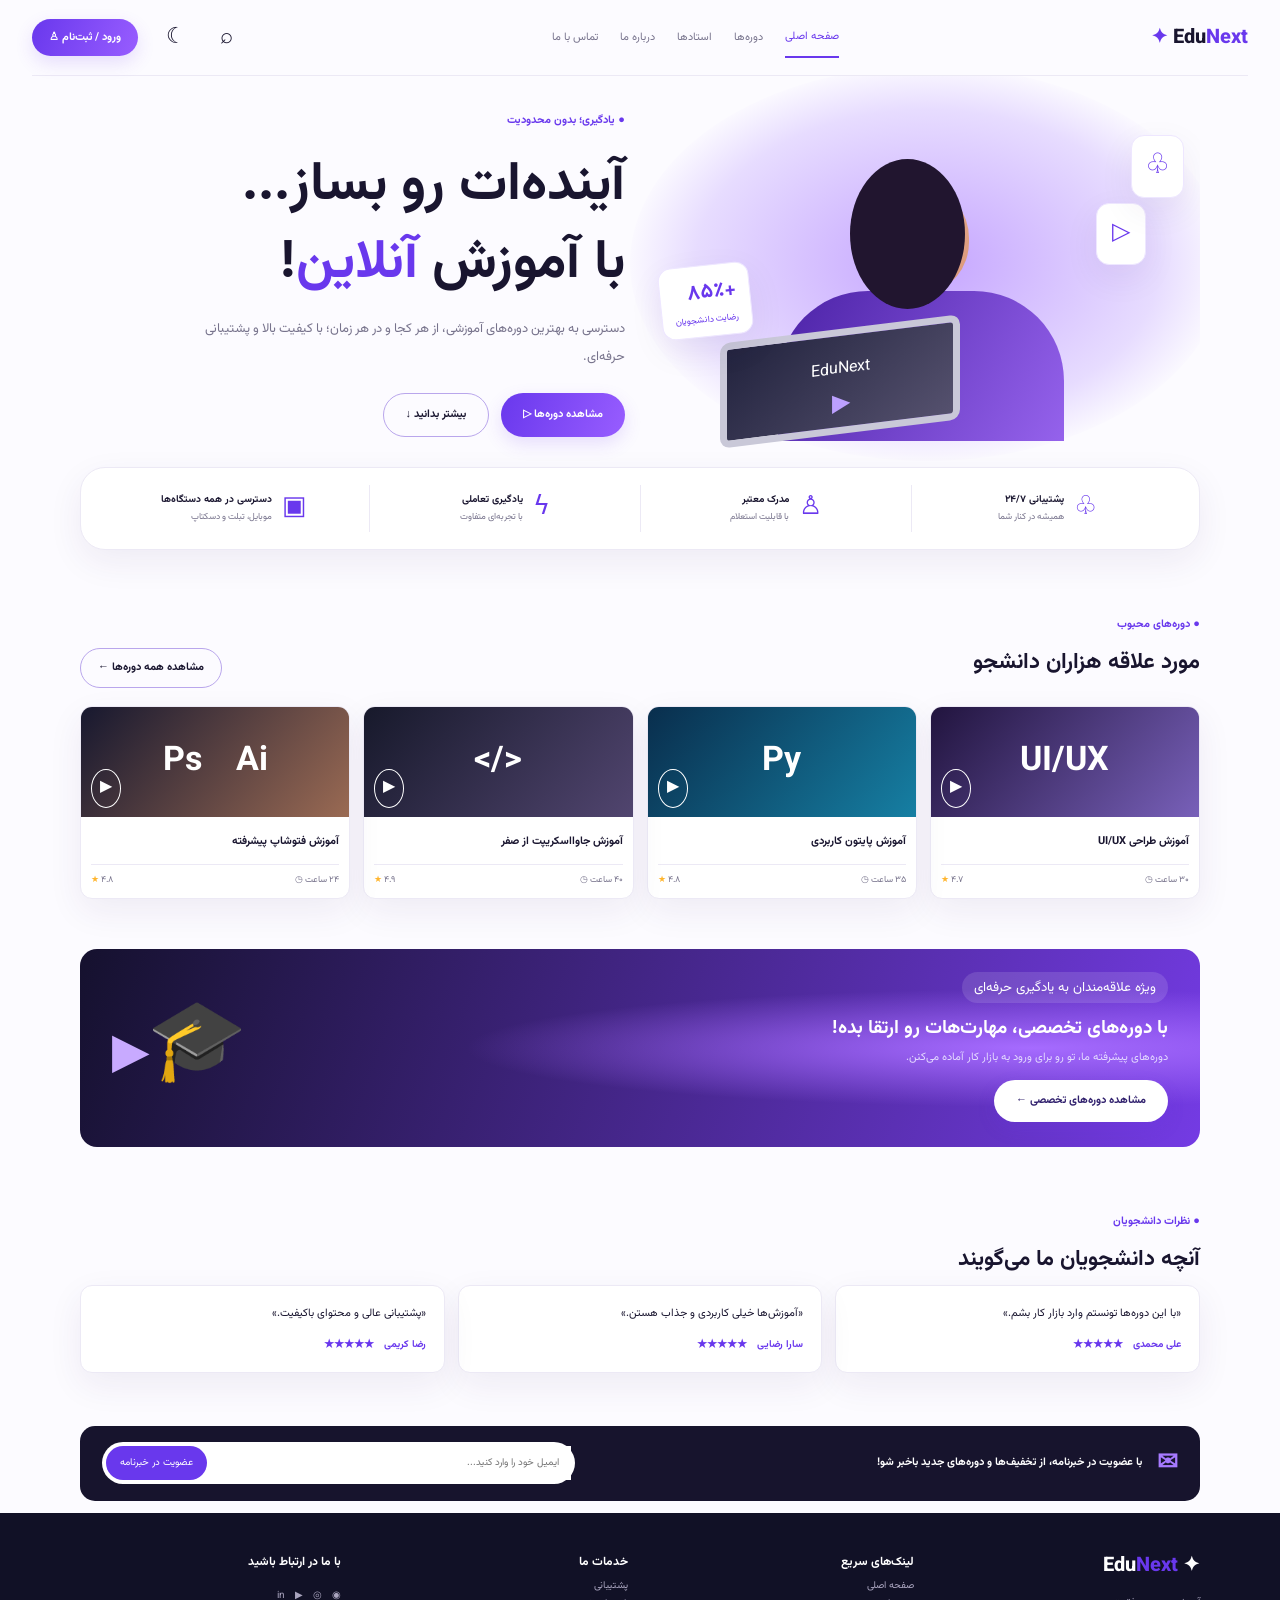
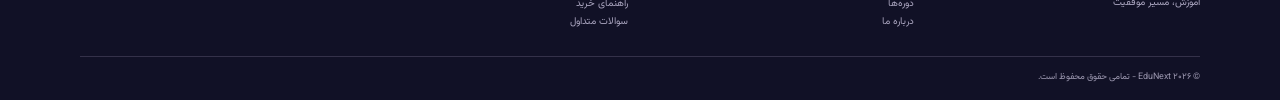
==== index.html @ 9e2955ca "EduNext: dark mode and scroll reveal" ====
<!doctype html>
<html lang="fa" dir="rtl">

<head>
    <meta charset="UTF-8">
    <meta name="viewport" content="width=device-width,initial-scale=1">
    <title>EduNext | آینده‌ات رو بساز</title>
    <link rel="stylesheet" href="css/styles.css">
    <script src="js/app.js" defer></script>
</head>

<body>
    <header class="header">
        <a class="logo" href="index.html"><b>✦</b> Edu<span>Next</span></a>
        <nav><a class="active" href="index.html">صفحه اصلی</a><a href="courses.html">دوره‌ها</a><a
                href="about.html">استادها</a><a href="about.html">درباره ما</a><a href="about.html">تماس با ما</a></nav>
        <div class="tools"><button class="icon" aria-label="جست‌وجو">⌕</button><button class="icon" data-theme-toggle
                aria-label="تغییر حالت شب و روز">☾</button><a class="btn small" href="auth.html">ورود / ثبت‌نام ♙</a>
        </div>
    </header>
    <main>
        <section class="hero wrap">
            <div class="art" aria-label="تصویرسازی دانشجو در حال یادگیری">
                <div class="blob"></div>
                <div class="person">
                    <div class="hair"></div>
                    <div class="face"></div>
                    <div class="hoodie"></div>
                    <div class="laptop">EduNext<br><b>▶</b></div>
                </div>
                <div class="chip rating"><b>+۸۵٪</b><small>رضایت دانشجویان</small></div>
                <div class="chip play">▷</div>
                <div class="chip cap">♧</div>
            </div>
            <div class="hero-copy" data-reveal><label>● یادگیری؛ بدون محدودیت</label>
                <h1>آینده‌ات رو بساز...<br>با آموزش <em>آنلاین</em>!</h1>
                <p>دسترسی به بهترین دوره‌های آموزشی، از هر کجا و در هر زمان؛ با کیفیت بالا و پشتیبانی حرفه‌ای.</p>
                <div class="actions"><a class="btn" href="courses.html">مشاهده دوره‌ها ▷</a><a class="btn outline"
                        href="about.html">بیشتر بدانید ↓</a></div>
            </div>
        </section>
        <section class="benefits wrap">
            <article><i>♧</i>
                <div><b>پشتیبانی ۲۴/۷</b><small>همیشه در کنار شما</small></div>
            </article>
            <article><i>♙</i>
                <div><b>مدرک معتبر</b><small>با قابلیت استعلام</small></div>
            </article>
            <article><i>ϟ</i>
                <div><b>یادگیری تعاملی</b><small>با تجربه‌ای متفاوت</small></div>
            </article>
            <article><i>▣</i>
                <div><b>دسترسی در همه دستگاه‌ها</b><small>موبایل، تبلت و دسکتاپ</small></div>
            </article>
        </section>
        <section class="courses wrap" data-reveal>
            <div class="heading">
                <div><label>● دوره‌های محبوب</label>
                    <h2>مورد علاقه هزاران دانشجو</h2>
                </div><a class="btn outline small" href="courses.html">مشاهده همه دوره‌ها ←</a>
            </div>
            <div class="grid">
                <a class="course" href="courses.html">
                    <div class="cover ux"><strong>UI/UX</strong><span>▶</span></div>
                    <div class="info"><b>آموزش طراحی UI/UX</b><small>۳۰ ساعت ◷ <span>۴.۷ <i>★</i></span></small></div>
                </a>
                <a class="course" href="courses.html">
                    <div class="cover py"><strong>Py</strong><span>▶</span></div>
                    <div class="info"><b>آموزش پایتون کاربردی</b><small>۳۵ ساعت ◷ <span>۴.۸ <i>★</i></span></small>
                    </div>
                </a>
                <a class="course" href="courses.html">
                    <div class="cover js"><strong>&lt;/&gt;</strong><span>▶</span></div>
                    <div class="info"><b>آموزش جاوااسکریپت از صفر</b><small>۴۰ ساعت ◷ <span>۴.۹ <i>★</i></span></small>
                    </div>
                </a>
                <a class="course" href="courses.html">
                    <div class="cover design"><strong>Ps　Ai</strong><span>▶</span></div>
                    <div class="info"><b>آموزش فتوشاپ پیشرفته</b><small>۲۴ ساعت ◷ <span>۴.۸ <i>★</i></span></small>
                    </div>
                </a>
            </div>
        </section>
        <section class="promo wrap" data-reveal>
            <div><small>ویژه علاقه‌مندان به یادگیری حرفه‌ای</small>
                <h2>با دوره‌های تخصصی، مهارت‌هات رو ارتقا بده!</h2>
                <p>دوره‌های پیشرفته ما، تو رو برای ورود به بازار کار آماده می‌کنن.</p><a class="btn white"
                    href="courses.html">مشاهده دوره‌های تخصصی ←</a>
            </div>
            <div class="promo-art">🎓<b>▶</b></div>
        </section>
        <section class="reviews wrap" data-reveal><label>● نظرات دانشجویان</label>
            <h2>آنچه دانشجویان ما می‌گویند</h2>
            <div class="review-grid">
                <article>«با این دوره‌ها تونستم وارد بازار کار بشم.»<b>علی محمدی　★★★★★</b></article>
                <article>«آموزش‌ها خیلی کاربردی و جذاب هستن.»<b>سارا رضایی　★★★★★</b></article>
                <article>«پشتیبانی عالی و محتوای باکیفیت.»<b>رضا کریمی　★★★★★</b></article>
            </div>
        </section>
        <section class="newsletter wrap"><b>✉</b><strong>با عضویت در خبرنامه، از تخفیف‌ها و دوره‌های جدید باخبر
                شو!</strong>
            <form><input type="email" placeholder="ایمیل خود را وارد کنید..."><button>عضویت در خبرنامه</button></form>
        </section>
    </main>
    <footer>
        <div class="footer wrap">
            <div><a class="logo" href="index.html">✦ Edu<span>Next</span></a>
                <p>آموزش، مسیر موفقیت</p>
            </div>
            <div><b>لینک‌های سریع</b><a href="index.html">صفحه اصلی</a><a href="courses.html">دوره‌ها</a><a
                    href="about.html">درباره ما</a></div>
            <div><b>خدمات ما</b><a href="about.html">پشتیبانی</a><a href="about.html">راهنمای خرید</a><a
                    href="about.html">سوالات متداول</a></div>
            <div><b>با ما در ارتباط باشید</b>
                <p>◉　◎　▶　in</p>
            </div><small>© ۲۰۲۶ EduNext - تمامی حقوق محفوظ است.</small>
        </div>
    </footer>
</body>
</html>
---- css/styles.css ----
@import url('https://fonts.googleapis.com/css2?family=Vazirmatn:wght@400;500;600;700;800&display=swap');

:root {
    --bg: #fcfbff;
    --surface: #fff;
    --ink: #19152f;
    --muted: #77738c;
    --line: #ece9f5;
    --purple: #6938ed;
    --pale: #f0eaff;
    --footer: #111126;
    --shadow: 0 12px 35px #34206412
}

* {
    box-sizing: border-box
}

body {
    margin: 0;
    background: var(--bg);
    color: var(--ink);
    font-family: Vazirmatn, Tahoma, sans-serif;
    line-height: 1.8
}

a {
    text-decoration: none;
    color: inherit
}

button,
input {
    font: inherit
}

.wrap {
    width: min(1120px, calc(100% - 64px));
    margin: auto
}

.header {
    width: min(1280px, calc(100% - 64px));
    min-height: 76px;
    margin: auto;
    display: flex;
    align-items: center;
    justify-content: space-between;
    gap: 20px;
    border-bottom: 1px solid var(--line)
}

.logo {
    direction: ltr;
    font-size: 20px;
    font-weight: 800
}

.logo b {
    color: var(--purple)
}

.logo span {
    color: var(--purple)
}

nav,
.tools {
    display: flex;
    align-items: center;
    gap: 22px
}

nav a {
    font-size: 11px;
    color: var(--muted);
    padding: 10px 0
}

nav a:hover,
nav a.active {
    color: var(--purple);
    border-bottom: 2px solid var(--purple)
}

.icon {
    border: 0;
    background: none;
    color: var(--ink);
    font-size: 22px;
    cursor: pointer
}

.btn {
    display: inline-flex;
    align-items: center;
    justify-content: center;
    gap: 8px;
    padding: 11px 22px;
    border-radius: 30px;
    background: linear-gradient(110deg, #6938ed, #985dff);
    color: white;
    font-size: 11px;
    font-weight: 700;
    box-shadow: 0 7px 18px #6938ed26
}

.btn.small {
    padding: 9px 17px
}

.btn.outline {
    background: transparent;
    border: 1px solid #b9a6ec;
    color: var(--ink);
    box-shadow: none
}

.hero {
    min-height: 370px;
    display: grid;
    grid-template-columns: 1fr 1fr;
    align-items: center;
    gap: 30px;
    overflow: hidden
}

.hero-copy {
    padding: 30px 0
}

.hero-copy label,
.courses label,
.reviews>label {
    color: var(--purple);
    font-size: 11px;
    font-weight: 700
}

.hero h1 {
    font-size: clamp(36px, 4.5vw, 54px);
    line-height: 1.45;
    margin: 12px 0
}

.hero h1 em {
    font-style: normal;
    color: var(--purple)
}

.hero-copy p {
    max-width: 450px;
    color: var(--muted);
    font-size: 13px;
    line-height: 2.1
}

.actions {
    display: flex;
    gap: 12px;
    margin-top: 22px
}

.art {
    height: 340px;
    position: relative;
    isolation: isolate
}

.blob {
    position: absolute;
    inset: -35px -25px -20px;
    background: radial-gradient(ellipse, #c5a5ff 0, #e7dcff 55%, transparent 72%);
    border-radius: 50%
}

.person {
    position: absolute;
    bottom: 0;
    left: 12%;
    width: 70%;
    height: 285px
}

.hair {
    position: absolute;
    z-index: 3;
    top: 3px;
    left: 34%;
    width: 115px;
    height: 150px;
    border-radius: 55%;
    background: #21152f
}

.face {
    position: absolute;
    z-index: 2;
    top: 34px;
    left: 43%;
    width: 85px;
    height: 100px;
    border-radius: 48%;
    background: linear-gradient(120deg, #f4c5a5, #d99578)
}

.hoodie {
    position: absolute;
    bottom: 0;
    left: 15%;
    width: 75%;
    height: 150px;
    border-radius: 90px 90px 0 0;
    background: linear-gradient(120deg, #4b22a6, #9562ec)
}

.laptop {
    position: absolute;
    z-index: 4;
    bottom: 7px;
    left: 0;
    width: 63%;
    height: 105px;
    border: 7px solid #c9c8d8;
    border-radius: 10px;
    background: linear-gradient(140deg, #22233e, #55516e);
    color: white;
    text-align: center;
    padding-top: 20px;
    transform: skewY(-7deg)
}

.laptop b {
    color: #bca0ff;
    font-size: 22px
}

.chip {
    position: absolute;
    z-index: 5;
    background: white;
    border: 1px solid #eee7ff;
    border-radius: 13px;
    box-shadow: var(--shadow);
    color: var(--purple)
}

.rating {
    left: 1%;
    top: 48%;
    padding: 8px 13px;
    display: grid;
    transform: rotate(-6deg)
}

.rating b {
    font-size: 21px
}

.rating small {
    font-size: 9px
}

.play {
    right: 10%;
    top: 30%;
    padding: 8px 15px;
    font-size: 24px
}

.cap {
    right: 3%;
    top: 10%;
    padding: 5px 13px;
    font-size: 28px
}

.benefits {
    display: grid;
    grid-template-columns: repeat(4, 1fr);
    padding: 17px;
    border: 1px solid var(--line);
    border-radius: 25px;
    background: var(--surface);
    box-shadow: var(--shadow)
}

.benefits article {
    display: flex;
    align-items: center;
    justify-content: center;
    gap: 10px;
    border-left: 1px solid var(--line)
}

.benefits article:last-child {
    border: 0
}

.benefits i {
    font-style: normal;
    color: var(--purple);
    font-size: 26px
}

.benefits b,
.benefits small {
    display: block
}

.benefits b {
    font-size: 10px
}

.benefits small {
    font-size: 9px;
    color: var(--muted)
}

.courses,
.reviews {
    padding-block: 60px 25px
}

.heading {
    display: flex;
    align-items: end;
    justify-content: space-between;
    margin-bottom: 18px
}

.heading h2,
.reviews h2 {
    font-size: 22px;
    margin: 5px 0
}

.grid {
    display: grid;
    grid-template-columns: repeat(4, 1fr);
    gap: 13px
}

.course {
    border: 1px solid var(--line);
    border-radius: 12px;
    overflow: hidden;
    background: var(--surface);
    box-shadow: var(--shadow);
    transition: .25s
}

.course:hover {
    transform: translateY(-5px)
}

.cover {
    height: 110px;
    display: grid;
    place-items: center;
    position: relative;
    color: white
}

.cover strong {
    font-size: 34px;
    z-index: 1
}

.cover span {
    position: absolute;
    bottom: 9px;
    left: 10px;
    border: 1px solid white;
    border-radius: 50%;
    padding: 4px 8px
}

.ux {
    background: linear-gradient(130deg, #21143e, #7860b9)
}

.py {
    background: linear-gradient(130deg, #092e4d, #167fa3)
}

.js {
    background: linear-gradient(130deg, #17192b, #51456f)
}

.design {
    background: linear-gradient(130deg, #17182f, #9a6a53)
}

.info {
    padding: 10px
}

.info b {
    font-size: 11px
}

.info small {
    display: flex;
    justify-content: space-between;
    margin-top: 8px;
    padding-top: 7px;
    border-top: 1px solid var(--line);
    font-size: 9px;
    color: var(--muted)
}

.info i {
    font-style: normal;
    color: #ffb52e
}

.promo {
    margin-top: 25px;
    padding: 25px 32px;
    display: flex;
    justify-content: space-between;
    align-items: center;
    border-radius: 17px;
    background: radial-gradient(ellipse at 85%, #a66bff, transparent 42%), linear-gradient(110deg, #15112e, #743be4);
    color: white
}

.promo small {
    padding: 5px 12px;
    border-radius: 20px;
    background: #ffffff20
}

.promo h2 {
    font-size: 19px;
    margin: 9px 0 2px
}

.promo p {
    font-size: 11px;
    color: #e5dcff;
    margin: 0 0 12px
}

.white {
    background: white;
    color: #30206d
}

.promo-art {
    font-size: 80px
}

.promo-art b {
    font-size: 45px;
    color: #c8aaff
}

.review-grid {
    display: grid;
    grid-template-columns: repeat(3, 1fr);
    gap: 13px
}

.review-grid article {
    padding: 18px;
    border: 1px solid var(--line);
    border-radius: 12px;
    background: var(--surface);
    font-size: 11px;
    box-shadow: var(--shadow)
}

.review-grid b {
    display: block;
    margin-top: 12px;
    color: var(--purple);
    font-size: 10px
}

.newsletter {
    display: flex;
    align-items: center;
    gap: 15px;
    margin-block: 28px 12px;
    padding: 15px 22px;
    border-radius: 15px;
    background: #17142d;
    color: white
}

.newsletter>b {
    font-size: 25px;
    color: #a77aff
}

.newsletter strong {
    flex: 1;
    font-size: 11px
}

.newsletter form {
    display: flex;
    width: 44%;
    padding: 4px;
    border-radius: 30px;
    background: white
}

.newsletter input {
    width: 100%;
    min-width: 0;
    border: 0;
    outline: 0;
    padding: 7px 12px;
    font-size: 10px
}

.newsletter button {
    border: 0;
    border-radius: 25px;
    padding: 8px 14px;
    background: var(--purple);
    color: white;
    font-size: 10px;
    white-space: nowrap
}

footer {
    background: var(--footer);
    color: white
}

.footer {
    display: grid;
    grid-template-columns: repeat(4, 1fr);
    gap: 25px;
    padding-block: 35px 15px
}

.footer p,
.footer a:not(.logo) {
    display: block;
    color: #aaa5bf;
    font-size: 10px
}

.footer b {
    font-size: 12px
}

.footer>small {
    grid-column: 1/-1;
    border-top: 1px solid #343149;
    padding-top: 12px;
    color: #9b97af;
    font-size: 9px
}

.inner-page {
    min-height: 60vh;
    padding-block: 100px
}

.inner-page h1 {
    font-size: 45px
}

.inner-page p {
    color: var(--muted)
}

/* این افکت بعد از اینکه خودت JavaScript آن را بنویسی فعال می‌شود. */
.reveal-ready [data-reveal] {
    opacity: 0;
    transform: translateY(28px);
    transition: opacity .7s, transform .7s
}

.reveal-ready [data-reveal].is-visible {
    opacity: 1;
    transform: translateY(0)
}

/* حالت شب */
body.dark {
    --bg: #0f0d1f;
    --surface: #1a1730;
    --ink: #f3f0ff;
    --muted: #a5a0bf;
    --line: #2b2745;
    --pale: #241f40;
    --footer: #08071a;
    --shadow: 0 12px 35px #00000040
}

body.dark .chip,
body.dark .newsletter form {
    background: var(--surface);
    border-color: var(--line)
}

body.dark .btn.outline {
    border-color: #6e5aa8
}

body.dark .blob {
    opacity: .45
}

body,
.header,
.course,
.review-grid article,
.benefits {
    transition: background-color .3s, color .3s, border-color .3s
}

@media(max-width:850px) {
    .header {
        flex-wrap: wrap;
        padding-block: 12px
    }

    .header nav {
        order: 3;
        width: 100%;
        justify-content: center
    }

    .hero {
        gap: 10px
    }

    .benefits {
        grid-template-columns: repeat(2, 1fr);
        gap: 14px
    }

    .grid {
        grid-template-columns: repeat(2, 1fr)
    }

    .review-grid {
        grid-template-columns: 1fr
    }
}

@media(max-width:580px) {

    .wrap,
    .header {
        width: calc(100% - 32px)
    }

    .header nav {
        gap: 12px;
        overflow: auto;
        justify-content: flex-start
    }

    .header nav a {
        white-space: nowrap;
        font-size: 10px
    }

    .hero {
        grid-template-columns: 1fr;
        padding-top: 20px
    }

    .hero h1 {
        font-size: 38px
    }

    .art {
        height: 270px;
        grid-row: 2
    }

    .benefits {
        padding: 13px 8px
    }

    .benefits article {
        justify-content: flex-start
    }

    .benefits b {
        font-size: 9px
    }

    .heading h2,
    .reviews h2 {
        font-size: 17px
    }

    .grid {
        gap: 8px
    }

    .cover {
        height: 90px
    }

    .info b {
        font-size: 10px
    }

    .promo {
        padding: 20px
    }

    .promo h2 {
        font-size: 15px
    }

    .promo-art {
        font-size: 55px
    }

    .newsletter {
        flex-wrap: wrap
    }

    .newsletter strong {
        flex-basis: 80%
    }

    .newsletter form {
        width: 100%
    }

    .footer {
        grid-template-columns: repeat(2, 1fr)
    }
}
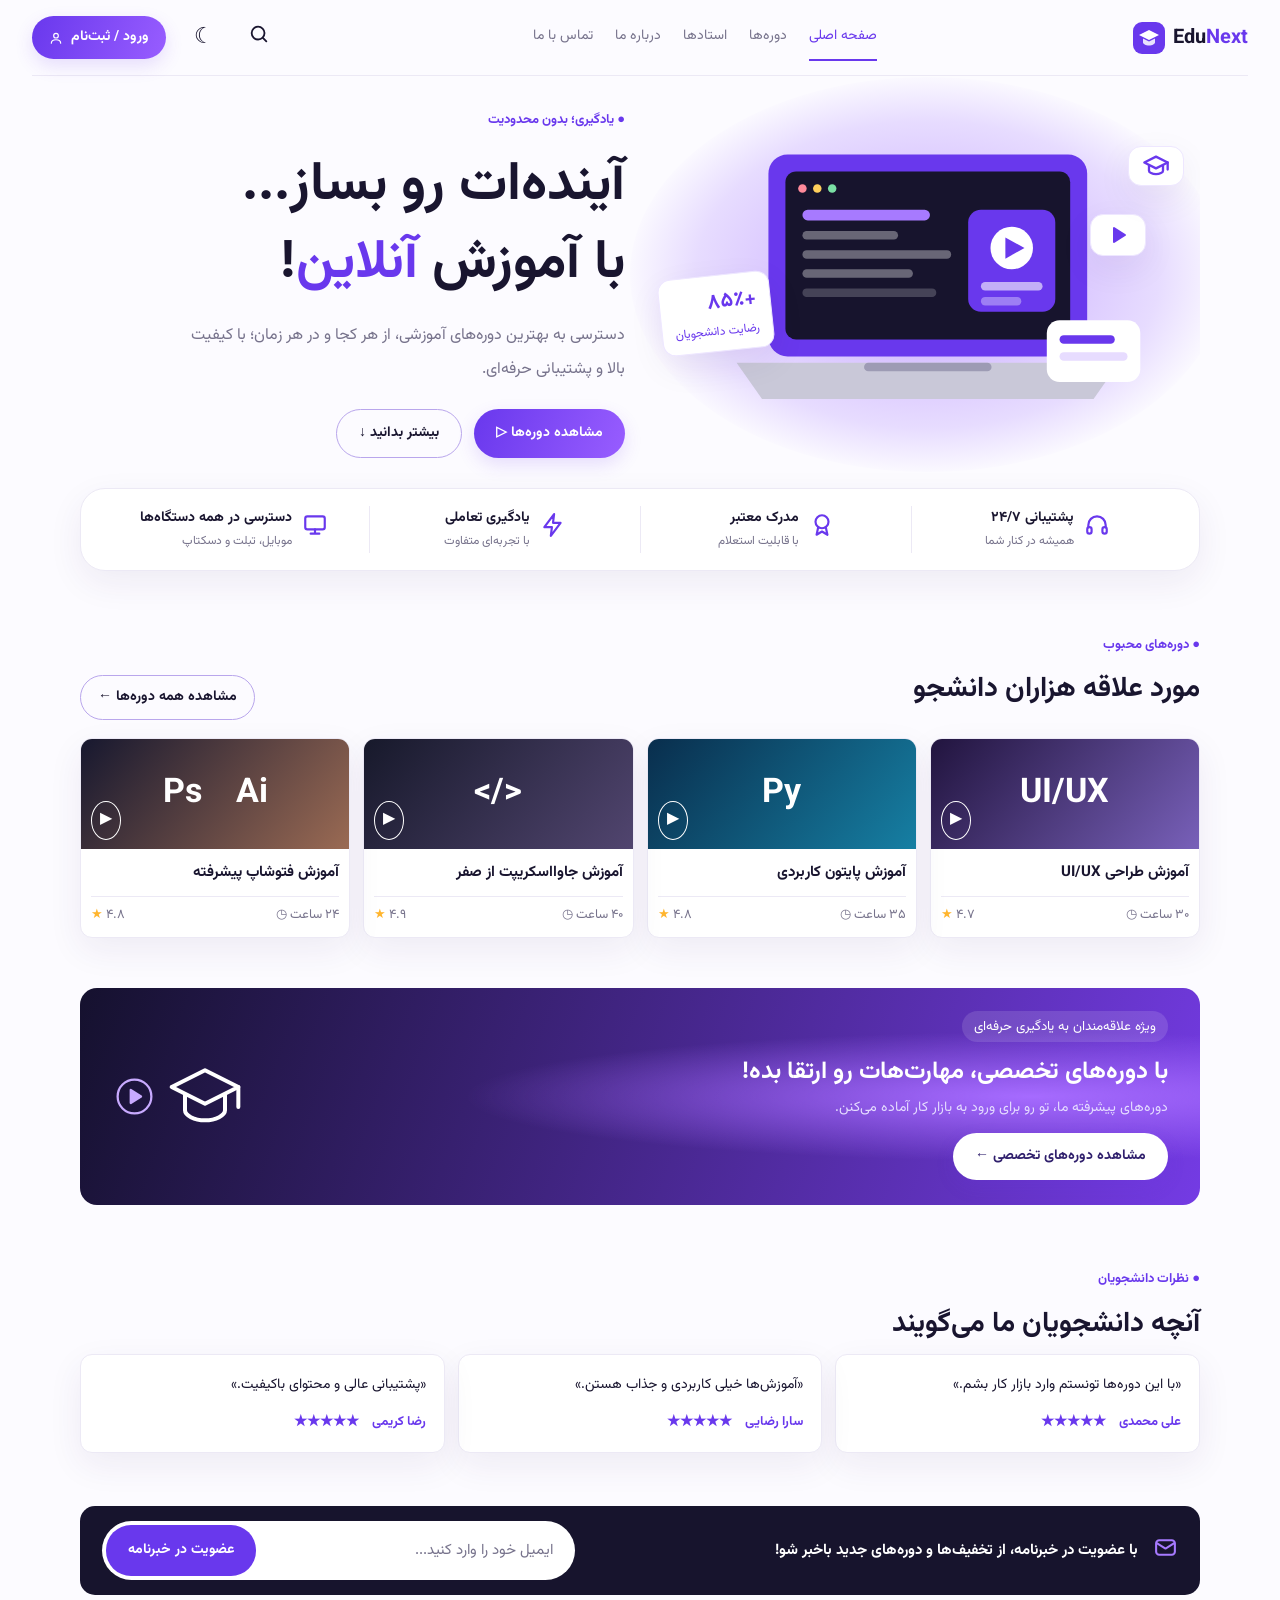
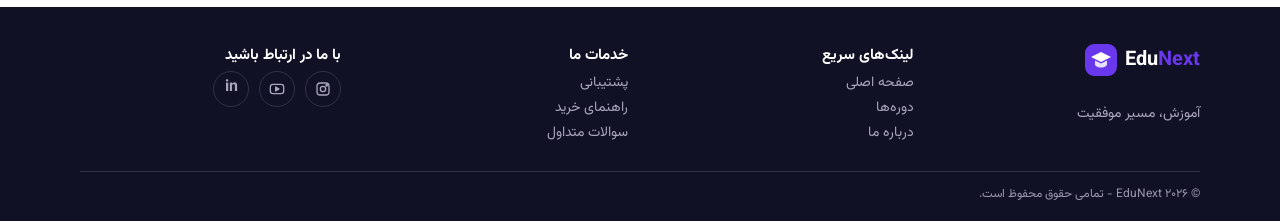
==== commit f1704f5a: "Change of appearance" ====
--- a/index.html
+++ b/index.html
@@ -4,6 +4,7 @@
 <head>
     <meta charset="UTF-8">
     <meta name="viewport" content="width=device-width,initial-scale=1">
+    <link rel="icon" type="image/svg+xml" href="favicon.svg">
     <title>EduNext | آینده‌ات رو بساز</title>
     <link rel="stylesheet" href="css/styles.css">
     <script src="js/app.js" defer></script>
@@ -11,45 +12,58 @@
 
 <body>
     <header class="header">
-        <a class="logo" href="index.html"><b>✦</b> Edu<span>Next</span></a>
-        <nav><a class="active" href="index.html">صفحه اصلی</a><a href="courses.html">دوره‌ها</a><a
+        <a class="logo" href="index.html"><svg class="logo-mark" viewBox="0 0 32 32" width="32" height="32" aria-hidden="true"><rect width="32" height="32" rx="9" fill="#6938ed"/><path d="M16 8 6 13l10 5 10-5-10-5Z" fill="#fff"/><path d="M10 16.5v4c0 1.5 2.7 3 6 3s6-1.5 6-3v-4l-6 3-6-3Z" fill="#fff" opacity=".85"/></svg><strong class="logo-text">Edu<span>Next</span></strong></a>
+        <nav data-nav><a class="active" href="index.html">صفحه اصلی</a><a href="courses.html">دوره‌ها</a><a
                 href="about.html">استادها</a><a href="about.html">درباره ما</a><a href="about.html">تماس با ما</a></nav>
-        <div class="tools"><button class="icon" aria-label="جست‌وجو">⌕</button><button class="icon" data-theme-toggle
-                aria-label="تغییر حالت شب و روز">☾</button><a class="btn small" href="auth.html">ورود / ثبت‌نام ♙</a>
+        <div class="tools"><button class="icon" aria-label="جست‌وجو"><svg class="ico" viewBox="0 0 24 24" aria-hidden="true"><circle cx="11" cy="11" r="7"/><path d="m20 20-3.5-3.5"/></svg></button><button class="icon" data-theme-toggle
+                aria-label="تغییر حالت شب و روز">☾</button><a class="btn small" href="auth.html">ورود / ثبت‌نام <svg class="ico" viewBox="0 0 24 24" aria-hidden="true"><circle cx="12" cy="8" r="4"/><path d="M4 21c0-4 3.6-6 8-6s8 2 8 6"/></svg></a>
+            <button class="icon menu-toggle" data-menu-toggle aria-label="باز و بسته کردن منو"
+                aria-expanded="false">☰</button>
         </div>
     </header>
     <main>
         <section class="hero wrap">
-            <div class="art" aria-label="تصویرسازی دانشجو در حال یادگیری">
+            <div class="art" aria-label="تصویرسازی لپ‌تاپ و دوره‌ی آنلاین">
                 <div class="blob"></div>
-                <div class="person">
-                    <div class="hair"></div>
-                    <div class="face"></div>
-                    <div class="hoodie"></div>
-                    <div class="laptop">EduNext<br><b>▶</b></div>
-                </div>
+                <svg class="hero-svg" viewBox="0 0 420 320" aria-hidden="true">
+                    <rect x="60" y="40" width="300" height="190" rx="18" fill="#6938ed"/>
+                    <rect x="76" y="56" width="268" height="158" rx="10" fill="#17142d"/>
+                    <circle cx="92" cy="72" r="4" fill="#ff8a9b"/><circle cx="106" cy="72" r="4" fill="#ffcf5c"/><circle cx="120" cy="72" r="4" fill="#7be0a5"/>
+                    <rect x="92" y="92" width="120" height="10" rx="5" fill="#a77aff"/>
+                    <rect x="92" y="112" width="90" height="8" rx="4" fill="#fff" opacity=".35"/>
+                    <rect x="92" y="130" width="140" height="8" rx="4" fill="#fff" opacity=".35"/>
+                    <rect x="92" y="148" width="104" height="8" rx="4" fill="#fff" opacity=".35"/>
+                    <rect x="92" y="166" width="126" height="8" rx="4" fill="#fff" opacity=".2"/>
+                    <rect x="248" y="92" width="82" height="96" rx="12" fill="#6938ed"/>
+                    <circle cx="289" cy="128" r="20" fill="#fff"/><path d="M283 118v20l18-10z" fill="#6938ed"/>
+                    <rect x="260" y="160" width="58" height="8" rx="4" fill="#fff" opacity=".6"/>
+                    <rect x="260" y="174" width="38" height="8" rx="4" fill="#fff" opacity=".35"/>
+                    <path d="M30 236h360l-24 34H54z" fill="#c9c8d8"/><rect x="150" y="236" width="120" height="8" rx="4" fill="#9d9bb4"/>
+                    <rect x="322" y="196" width="88" height="58" rx="12" fill="#fff"/>
+                    <rect x="334" y="210" width="52" height="8" rx="4" fill="#6938ed"/><rect x="334" y="226" width="64" height="8" rx="4" fill="#e7dcff"/>
+                </svg>
                 <div class="chip rating"><b>+۸۵٪</b><small>رضایت دانشجویان</small></div>
-                <div class="chip play">▷</div>
-                <div class="chip cap">♧</div>
+                <div class="chip play"><svg class="ico" viewBox="0 0 24 24" aria-hidden="true"><path d="M8 5v14l11-7z" fill="currentColor"/></svg></div>
+                <div class="chip cap"><svg class="ico" viewBox="0 0 24 24" aria-hidden="true"><path d="m2 9 10-5 10 5-10 5L2 9Z"/><path d="M6 11.5V16c0 1.5 2.7 3 6 3s6-1.5 6-3v-4.5"/><path d="M22 9v6"/></svg></div>
             </div>
             <div class="hero-copy" data-reveal><label>● یادگیری؛ بدون محدودیت</label>
                 <h1>آینده‌ات رو بساز...<br>با آموزش <em>آنلاین</em>!</h1>
                 <p>دسترسی به بهترین دوره‌های آموزشی، از هر کجا و در هر زمان؛ با کیفیت بالا و پشتیبانی حرفه‌ای.</p>
                 <div class="actions"><a class="btn" href="courses.html">مشاهده دوره‌ها ▷</a><a class="btn outline"
-                        href="about.html">بیشتر بدانید ↓</a></div>
+                        href="#benefits">بیشتر بدانید ↓</a></div>
             </div>
         </section>
-        <section class="benefits wrap">
-            <article><i>♧</i>
+        <section class="benefits wrap" id="benefits">
+            <article><i><svg class="ico" viewBox="0 0 24 24" aria-hidden="true"><path d="M4 14v-2a8 8 0 0 1 16 0v2"/><rect x="3" y="14" width="4" height="6" rx="2"/><rect x="17" y="14" width="4" height="6" rx="2"/></svg></i>
                 <div><b>پشتیبانی ۲۴/۷</b><small>همیشه در کنار شما</small></div>
             </article>
-            <article><i>♙</i>
+            <article><i><svg class="ico" viewBox="0 0 24 24" aria-hidden="true"><circle cx="12" cy="9" r="6"/><path d="m8.5 14-1.5 7 5-3 5 3-1.5-7"/></svg></i>
                 <div><b>مدرک معتبر</b><small>با قابلیت استعلام</small></div>
             </article>
-            <article><i>ϟ</i>
+            <article><i><svg class="ico" viewBox="0 0 24 24" aria-hidden="true"><path d="M13 2 4 14h7l-1 8 9-12h-7l1-8Z"/></svg></i>
                 <div><b>یادگیری تعاملی</b><small>با تجربه‌ای متفاوت</small></div>
             </article>
-            <article><i>▣</i>
+            <article><i><svg class="ico" viewBox="0 0 24 24" aria-hidden="true"><rect x="3" y="4" width="18" height="12" rx="2"/><path d="M8 20h8M12 16v4"/></svg></i>
                 <div><b>دسترسی در همه دستگاه‌ها</b><small>موبایل، تبلت و دسکتاپ</small></div>
             </article>
         </section>
@@ -87,7 +101,7 @@
                 <p>دوره‌های پیشرفته ما، تو رو برای ورود به بازار کار آماده می‌کنن.</p><a class="btn white"
                     href="courses.html">مشاهده دوره‌های تخصصی ←</a>
             </div>
-            <div class="promo-art">🎓<b>▶</b></div>
+            <div class="promo-art" aria-hidden="true"><svg class="ico" viewBox="0 0 24 24" aria-hidden="true"><path d="m2 9 10-5 10 5-10 5L2 9Z"/><path d="M6 11.5V16c0 1.5 2.7 3 6 3s6-1.5 6-3v-4.5"/><path d="M22 9v6"/></svg><svg class="ico" viewBox="0 0 24 24" aria-hidden="true"><circle cx="12" cy="12" r="9"/><path d="M10 8.5v7l5.5-3.5z" fill="currentColor"/></svg></div>
         </section>
         <section class="reviews wrap" data-reveal><label>● نظرات دانشجویان</label>
             <h2>آنچه دانشجویان ما می‌گویند</h2>
@@ -97,14 +111,15 @@
                 <article>«پشتیبانی عالی و محتوای باکیفیت.»<b>رضا کریمی　★★★★★</b></article>
             </div>
         </section>
-        <section class="newsletter wrap"><b>✉</b><strong>با عضویت در خبرنامه، از تخفیف‌ها و دوره‌های جدید باخبر
+        <section class="newsletter wrap"><b><svg class="ico" viewBox="0 0 24 24" aria-hidden="true"><rect x="3" y="5" width="18" height="14" rx="3"/><path d="m4 8 8 5 8-5"/></svg></b><strong>با عضویت در خبرنامه، از تخفیف‌ها و دوره‌های جدید باخبر
                 شو!</strong>
-            <form><input type="email" placeholder="ایمیل خود را وارد کنید..."><button>عضویت در خبرنامه</button></form>
+            <form data-newsletter novalidate><input type="email" name="email" data-newsletter-email placeholder="ایمیل خود را وارد کنید..." aria-label="ایمیل"><button type="submit">عضویت در خبرنامه</button></form>
+            <p class="form-message" data-newsletter-message aria-live="polite"></p>
         </section>
     </main>
     <footer>
         <div class="footer wrap">
-            <div><a class="logo" href="index.html">✦ Edu<span>Next</span></a>
+            <div><a class="logo" href="index.html"><svg class="logo-mark" viewBox="0 0 32 32" width="32" height="32" aria-hidden="true"><rect width="32" height="32" rx="9" fill="#6938ed"/><path d="M16 8 6 13l10 5 10-5-10-5Z" fill="#fff"/><path d="M10 16.5v4c0 1.5 2.7 3 6 3s6-1.5 6-3v-4l-6 3-6-3Z" fill="#fff" opacity=".85"/></svg><strong class="logo-text">Edu<span>Next</span></strong></a>
                 <p>آموزش، مسیر موفقیت</p>
             </div>
             <div><b>لینک‌های سریع</b><a href="index.html">صفحه اصلی</a><a href="courses.html">دوره‌ها</a><a
@@ -112,9 +127,10 @@
             <div><b>خدمات ما</b><a href="about.html">پشتیبانی</a><a href="about.html">راهنمای خرید</a><a
                     href="about.html">سوالات متداول</a></div>
             <div><b>با ما در ارتباط باشید</b>
-                <p>◉　◎　▶　in</p>
+                <div class="social"><span class="social-icon" role="img" aria-label="اینستاگرام"><svg class="ico" viewBox="0 0 24 24" aria-hidden="true"><rect x="3" y="3" width="18" height="18" rx="5"/><circle cx="12" cy="12" r="4"/><circle cx="17.5" cy="6.5" r="1" fill="currentColor"/></svg></span><span class="social-icon" role="img" aria-label="یوتیوب"><svg class="ico" viewBox="0 0 24 24" aria-hidden="true"><rect x="2" y="5" width="20" height="14" rx="4"/><path d="m10 9 5 3-5 3z" fill="currentColor"/></svg></span><span class="social-icon" role="img" aria-label="لینکدین">in</span></div>
             </div><small>© ۲۰۲۶ EduNext - تمامی حقوق محفوظ است.</small>
         </div>
     </footer>
 </body>
+
 </html>
--- a/css/styles.css
+++ b/css/styles.css
@@ -1,4 +1,9 @@
-@import url('https://fonts.googleapis.com/css2?family=Vazirmatn:wght@400;500;600;700;800&display=swap');
+@font-face {
+    font-family: "Vazirmatn";
+    src: url("../font/Vazirmatn[wght].woff2") format("woff2");
+    font-weight: 100 900;
+    font-display: swap;
+}
 
 :root {
     --bg: #fcfbff;
@@ -52,6 +57,9 @@
 
 .logo {
     direction: ltr;
+    display: inline-flex;
+    align-items: center;
+    gap: 8px;
     font-size: 20px;
     font-weight: 800
 }
@@ -72,9 +80,11 @@
 }
 
 nav a {
-    font-size: 11px;
+    font-size: 14px;
     color: var(--muted);
-    padding: 10px 0
+    padding: 10px 0;
+    border-bottom: 2px solid transparent;
+    transition: color .2s, border-color .2s
 }
 
 nav a:hover,
@@ -100,9 +110,10 @@
     border-radius: 30px;
     background: linear-gradient(110deg, #6938ed, #985dff);
     color: white;
-    font-size: 11px;
+    font-size: 14px;
     font-weight: 700;
-    box-shadow: 0 7px 18px #6938ed26
+    box-shadow: 0 7px 18px #6938ed26;
+    transition: transform .2s, box-shadow .2s
 }
 
 .btn.small {
@@ -133,7 +144,7 @@
 .courses label,
 .reviews>label {
     color: var(--purple);
-    font-size: 11px;
+    font-size: 13px;
     font-weight: 700
 }
 
@@ -151,7 +162,7 @@
 .hero-copy p {
     max-width: 450px;
     color: var(--muted);
-    font-size: 13px;
+    font-size: 16px;
     line-height: 2.1
 }
 
@@ -174,66 +185,11 @@
     border-radius: 50%
 }
 
-.person {
-    position: absolute;
-    bottom: 0;
-    left: 12%;
-    width: 70%;
-    height: 285px
-}
-
-.hair {
-    position: absolute;
-    z-index: 3;
-    top: 3px;
-    left: 34%;
-    width: 115px;
-    height: 150px;
-    border-radius: 55%;
-    background: #21152f
-}
-
-.face {
-    position: absolute;
-    z-index: 2;
-    top: 34px;
-    left: 43%;
-    width: 85px;
-    height: 100px;
-    border-radius: 48%;
-    background: linear-gradient(120deg, #f4c5a5, #d99578)
-}
-
-.hoodie {
-    position: absolute;
-    bottom: 0;
-    left: 15%;
-    width: 75%;
-    height: 150px;
-    border-radius: 90px 90px 0 0;
-    background: linear-gradient(120deg, #4b22a6, #9562ec)
-}
-
-.laptop {
-    position: absolute;
-    z-index: 4;
-    bottom: 7px;
-    left: 0;
-    width: 63%;
-    height: 105px;
-    border: 7px solid #c9c8d8;
-    border-radius: 10px;
-    background: linear-gradient(140deg, #22233e, #55516e);
-    color: white;
-    text-align: center;
-    padding-top: 20px;
-    transform: skewY(-7deg)
-}
-
-.laptop b {
-    color: #bca0ff;
-    font-size: 22px
-}
+
+
+
+
+
 
 .chip {
     position: absolute;
@@ -258,7 +214,7 @@
 }
 
 .rating small {
-    font-size: 9px
+    font-size: 12px
 }
 
 .play {
@@ -309,11 +265,11 @@
 }
 
 .benefits b {
-    font-size: 10px
+    font-size: 14px
 }
 
 .benefits small {
-    font-size: 9px;
+    font-size: 12px;
     color: var(--muted)
 }
 
@@ -331,7 +287,7 @@
 
 .heading h2,
 .reviews h2 {
-    font-size: 22px;
+    font-size: 28px;
     margin: 5px 0
 }
 
@@ -397,7 +353,7 @@
 }
 
 .info b {
-    font-size: 11px
+    font-size: 15px
 }
 
 .info small {
@@ -406,7 +362,7 @@
     margin-top: 8px;
     padding-top: 7px;
     border-top: 1px solid var(--line);
-    font-size: 9px;
+    font-size: 13px;
     color: var(--muted)
 }
 
@@ -433,12 +389,12 @@
 }
 
 .promo h2 {
-    font-size: 19px;
+    font-size: 24px;
     margin: 9px 0 2px
 }
 
 .promo p {
-    font-size: 11px;
+    font-size: 14px;
     color: #e5dcff;
     margin: 0 0 12px
 }
@@ -452,7 +408,11 @@
     font-size: 80px
 }
 
-.promo-art b {
+.promo-art .ico {
+    stroke-width: 1.2
+}
+
+.promo-art .ico:last-child {
     font-size: 45px;
     color: #c8aaff
 }
@@ -468,7 +428,7 @@
     border: 1px solid var(--line);
     border-radius: 12px;
     background: var(--surface);
-    font-size: 11px;
+    font-size: 14px;
     box-shadow: var(--shadow)
 }
 
@@ -476,7 +436,7 @@
     display: block;
     margin-top: 12px;
     color: var(--purple);
-    font-size: 10px
+    font-size: 13px
 }
 
 .newsletter {
@@ -497,7 +457,7 @@
 
 .newsletter strong {
     flex: 1;
-    font-size: 11px
+    font-size: 15px
 }
 
 .newsletter form {
@@ -505,7 +465,13 @@
     width: 44%;
     padding: 4px;
     border-radius: 30px;
-    background: white
+    background: white;
+    overflow: hidden;
+    transition: box-shadow .2s
+}
+
+.newsletter form:focus-within {
+    box-shadow: 0 0 0 3px #a77aff66
 }
 
 .newsletter input {
@@ -513,17 +479,26 @@
     min-width: 0;
     border: 0;
     outline: 0;
-    padding: 7px 12px;
-    font-size: 10px
+    padding: 12px 18px;
+    font-size: 15px;
+    color: var(--ink);
+    background: transparent
+}
+
+.newsletter input::placeholder {
+    color: var(--muted);
+    opacity: 1
 }
 
 .newsletter button {
     border: 0;
     border-radius: 25px;
-    padding: 8px 14px;
+    padding: 12px 22px;
     background: var(--purple);
     color: white;
-    font-size: 10px;
+    font-size: 14px;
+    font-weight: 700;
+    cursor: pointer;
     white-space: nowrap
 }
 
@@ -543,11 +518,11 @@
 .footer a:not(.logo) {
     display: block;
     color: #aaa5bf;
-    font-size: 10px
+    font-size: 14px
 }
 
 .footer b {
-    font-size: 12px
+    font-size: 15px
 }
 
 .footer>small {
@@ -555,7 +530,7 @@
     border-top: 1px solid #343149;
     padding-top: 12px;
     color: #9b97af;
-    font-size: 9px
+    font-size: 12px
 }
 
 .inner-page {
@@ -584,7 +559,7 @@
 }
 
 /* حالت شب */
-body.dark {
+.dark {
     --bg: #0f0d1f;
     --surface: #1a1730;
     --ink: #f3f0ff;
@@ -595,17 +570,17 @@
     --shadow: 0 12px 35px #00000040
 }
 
-body.dark .chip,
-body.dark .newsletter form {
+.dark .chip,
+.dark .newsletter form {
     background: var(--surface);
     border-color: var(--line)
 }
 
-body.dark .btn.outline {
+.dark .btn.outline {
     border-color: #6e5aa8
 }
 
-body.dark .blob {
+.dark .blob {
     opacity: .45
 }
 
@@ -662,7 +637,7 @@
 
     .header nav a {
         white-space: nowrap;
-        font-size: 10px
+        font-size: 13px
     }
 
     .hero {
@@ -688,12 +663,12 @@
     }
 
     .benefits b {
-        font-size: 9px
+        font-size: 12px
     }
 
     .heading h2,
     .reviews h2 {
-        font-size: 17px
+        font-size: 22px
     }
 
     .grid {
@@ -705,7 +680,7 @@
     }
 
     .info b {
-        font-size: 10px
+        font-size: 13px
     }
 
     .promo {
@@ -713,7 +688,7 @@
     }
 
     .promo h2 {
-        font-size: 15px
+        font-size: 19px
     }
 
     .promo-art {
@@ -735,4 +710,285 @@
     .footer {
         grid-template-columns: repeat(2, 1fr)
     }
-}+}
+
+/* منوی موبایل */
+.menu-toggle {
+    display: none
+}
+
+@media(max-width:850px) {
+    .menu-toggle {
+        display: inline-block
+    }
+
+    .header nav {
+        display: none
+    }
+
+    .header nav.open {
+        display: flex;
+        flex-direction: column;
+        align-items: flex-start;
+        gap: 4px;
+        padding-bottom: 12px
+    }
+
+    .header nav.open a {
+        width: 100%;
+        font-size: 14px;
+        padding: 10px 0
+    }
+}
+
+/* رنگ کاور بر اساس دسته */
+.cover.programming {
+    background: linear-gradient(130deg, #092e4d, #167fa3)
+}
+
+.cover.web {
+    background: linear-gradient(130deg, #17192b, #51456f)
+}
+
+.cover.tools {
+    background: linear-gradient(130deg, #17182f, #9a6a53)
+}
+
+.cover.fundamentals {
+    background: linear-gradient(130deg, #21143e, #7860b9)
+}
+
+/* جست و جوی دوره ها */
+.search {
+    width: 100%;
+    max-width: 420px;
+    margin: 20px 0;
+    padding: 12px 20px;
+    border: 1px solid var(--line);
+    border-radius: 30px;
+    background: var(--surface);
+    color: var(--ink);
+    font-size: 14px;
+    outline: 0
+}
+
+.search:focus {
+    border-color: var(--purple)
+}
+
+.filters {
+    display: flex;
+    flex-wrap: wrap;
+    gap: 10px;
+    margin-bottom: 22px
+}
+
+.chip-btn {
+    padding: 8px 18px;
+    border: 1px solid var(--line);
+    border-radius: 30px;
+    background: var(--surface);
+    color: var(--ink);
+    font-size: 13px;
+    cursor: pointer;
+    transition: .2s
+}
+
+.chip-btn:hover {
+    border-color: var(--purple)
+}
+
+.chip-btn.active {
+    background: var(--purple);
+    border-color: var(--purple);
+    color: white
+}
+
+.empty-message {
+    grid-column: 1 / -1;
+    padding: 40px 0;
+    text-align: center;
+    color: var(--muted);
+    font-size: 15px
+}
+
+.newsletter {
+    flex-wrap: wrap
+}
+
+.form-message {
+    flex-basis: 100%;
+    margin: 0;
+    font-size: 13px
+}
+
+.form-message:empty {
+    display: none
+}
+
+.form-message.error {
+    color: #ff8a9b
+}
+
+.form-message.success {
+    color: #7be0a5
+}
+
+/* آیکون‌های SVG و تصویرسازی */
+.ico {
+    width: 1em;
+    height: 1em;
+    flex: none;
+    fill: none;
+    stroke: currentColor;
+    stroke-width: 2;
+    stroke-linecap: round;
+    stroke-linejoin: round;
+    vertical-align: -.125em
+}
+
+.chip .ico {
+    display: block
+}
+
+.hero-svg {
+    position: absolute;
+    inset: 0;
+    z-index: 1;
+    width: 88%;
+    height: 100%;
+    margin: auto
+}
+
+.promo-art {
+    display: flex;
+    align-items: center;
+    gap: 8px;
+    line-height: 1
+}
+
+.social {
+    display: flex;
+    gap: 10px
+}
+
+.social-icon {
+    display: grid;
+    place-items: center;
+    width: 36px;
+    height: 36px;
+    border: 1px solid #343149;
+    border-radius: 50%;
+    color: #aaa5bf;
+    font-size: 16px;
+    font-weight: 700
+}
+
+.inner-page label {
+    color: var(--purple);
+    font-size: 13px;
+    font-weight: 700
+}
+
+/* حرکت و تعامل */
+html {
+    scroll-behavior: smooth
+}
+
+@media (prefers-reduced-motion: no-preference) {
+    @view-transition {
+        navigation: auto
+    }
+}
+
+.btn:hover {
+    transform: translateY(-2px);
+    box-shadow: 0 12px 24px #6938ed40
+}
+
+.btn.outline:hover {
+    border-color: var(--purple);
+    box-shadow: none
+}
+
+.btn:active {
+    transform: translateY(0)
+}
+
+.icon {
+    transition: transform .2s
+}
+
+.icon:hover {
+    transform: scale(1.12)
+}
+
+.course:hover {
+    box-shadow: 0 18px 40px #34206426
+}
+
+.cover span {
+    transition: .2s
+}
+
+.course:hover .cover span {
+    background: white;
+    color: var(--purple)
+}
+
+:focus-visible {
+    outline: 3px solid #a77aff;
+    outline-offset: 3px
+}
+
+[data-courses-list] .course {
+    animation: card-in .45s ease both
+}
+
+[data-courses-list] .course:nth-child(2) {
+    animation-delay: 0.06s
+}
+
+[data-courses-list] .course:nth-child(3) {
+    animation-delay: 0.12s
+}
+
+[data-courses-list] .course:nth-child(4) {
+    animation-delay: 0.18s
+}
+
+[data-courses-list] .course:nth-child(5) {
+    animation-delay: 0.24s
+}
+
+[data-courses-list] .course:nth-child(6) {
+    animation-delay: 0.30s
+}
+
+[data-courses-list] .course:nth-child(7) {
+    animation-delay: 0.36s
+}
+
+[data-courses-list] .course:nth-child(8) {
+    animation-delay: 0.42s
+}
+
+@keyframes card-in {
+    from {
+        opacity: 0;
+        transform: translateY(16px)
+    }
+}
+
+@media (prefers-reduced-motion: reduce) {
+    html {
+        scroll-behavior: auto
+    }
+
+    *,
+    *::before,
+    *::after {
+        animation: none !important;
+        transition: none !important
+    }
+}
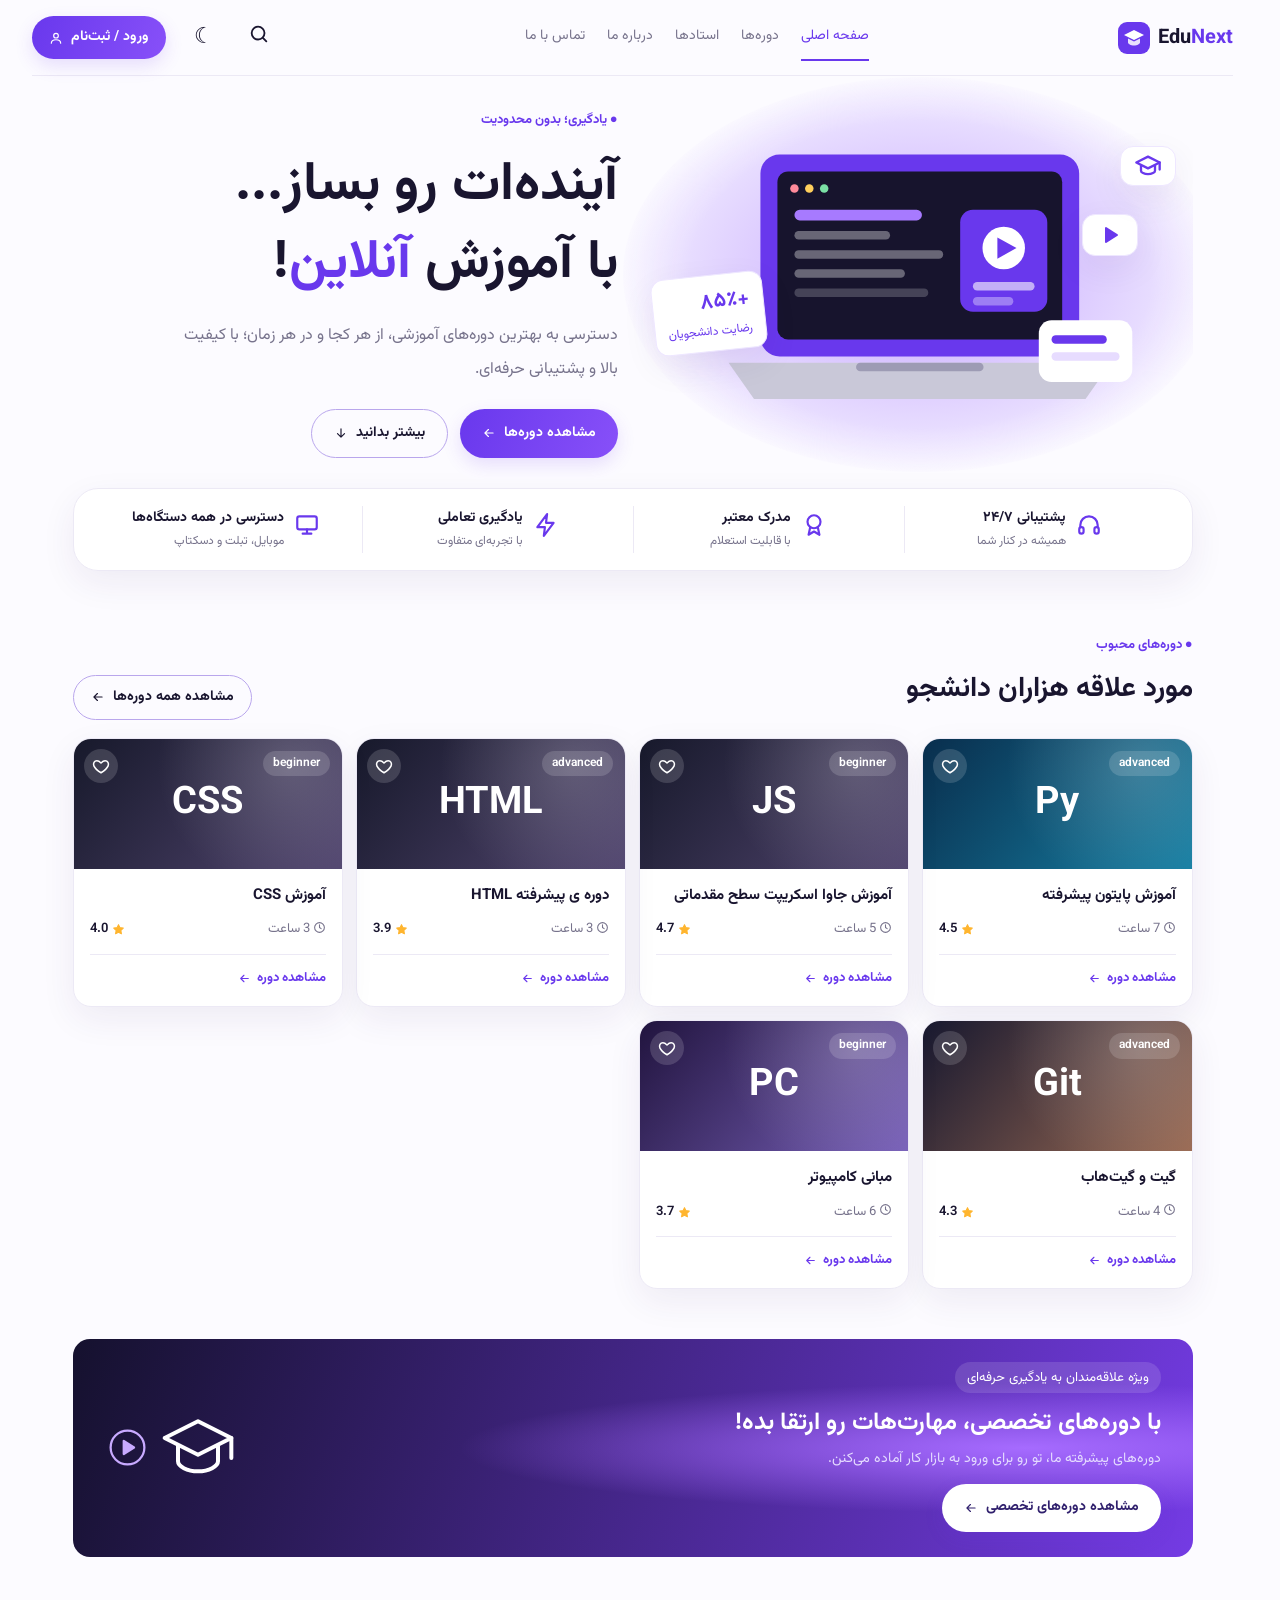
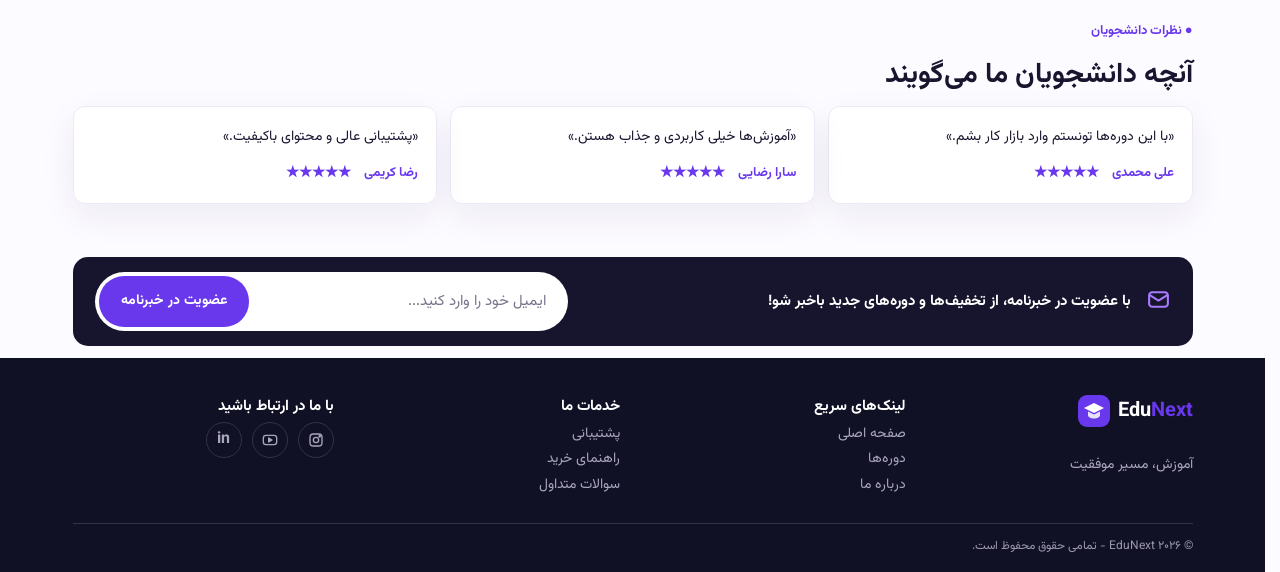
==== commit 18181027: "Change of appearance 2" ====
--- a/index.html
+++ b/index.html
@@ -11,12 +11,44 @@
 </head>
 
 <body>
+    <svg width="0" height="0" style="position:absolute" aria-hidden="true">
+        <symbol id="i-clock" viewBox="0 0 24 24">
+            <circle cx="12" cy="12" r="9" />
+            <path d="M12 7v5l3 2" />
+        </symbol>
+        <symbol id="i-star" viewBox="0 0 24 24">
+            <path d="m12 3 2.7 5.6 6.1.9-4.4 4.3 1 6.1L12 17l-5.4 2.9 1-6.1L3.2 9.5l6.1-.9z" fill="currentColor" />
+        </symbol>
+        <symbol id="i-heart" viewBox="0 0 24 24">
+            <path
+                d="M12 21s-7.5-4.6-9.5-9.2C1.2 8.7 3 5 6.5 5c2 0 3.6 1.1 5.5 3 1.9-1.9 3.5-3 5.5-3C21 5 22.8 8.7 21.5 11.8 19.5 16.4 12 21 12 21Z" />
+        </symbol>
+        <symbol id="i-play" viewBox="0 0 24 24">
+            <path d="M8 5v14l11-7z" fill="currentColor" />
+        </symbol>
+        <symbol id="i-arrow" viewBox="0 0 24 24">
+            <path d="M19 12H5m6-6-6 6 6 6" />
+        </symbol>
+    </svg>
     <header class="header">
-        <a class="logo" href="index.html"><svg class="logo-mark" viewBox="0 0 32 32" width="32" height="32" aria-hidden="true"><rect width="32" height="32" rx="9" fill="#6938ed"/><path d="M16 8 6 13l10 5 10-5-10-5Z" fill="#fff"/><path d="M10 16.5v4c0 1.5 2.7 3 6 3s6-1.5 6-3v-4l-6 3-6-3Z" fill="#fff" opacity=".85"/></svg><strong class="logo-text">Edu<span>Next</span></strong></a>
+        <a class="logo" href="index.html"><svg class="logo-mark" viewBox="0 0 32 32" width="32" height="32"
+                aria-hidden="true">
+                <rect width="32" height="32" rx="9" fill="#6938ed" />
+                <path d="M16 8 6 13l10 5 10-5-10-5Z" fill="#fff" />
+                <path d="M10 16.5v4c0 1.5 2.7 3 6 3s6-1.5 6-3v-4l-6 3-6-3Z" fill="#fff" opacity=".85" />
+            </svg><strong class="logo-text">Edu<span>Next</span></strong></a>
         <nav data-nav><a class="active" href="index.html">صفحه اصلی</a><a href="courses.html">دوره‌ها</a><a
                 href="about.html">استادها</a><a href="about.html">درباره ما</a><a href="about.html">تماس با ما</a></nav>
-        <div class="tools"><button class="icon" aria-label="جست‌وجو"><svg class="ico" viewBox="0 0 24 24" aria-hidden="true"><circle cx="11" cy="11" r="7"/><path d="m20 20-3.5-3.5"/></svg></button><button class="icon" data-theme-toggle
-                aria-label="تغییر حالت شب و روز">☾</button><a class="btn small" href="auth.html">ورود / ثبت‌نام <svg class="ico" viewBox="0 0 24 24" aria-hidden="true"><circle cx="12" cy="8" r="4"/><path d="M4 21c0-4 3.6-6 8-6s8 2 8 6"/></svg></a>
+        <div class="tools"><button class="icon" aria-label="جست‌وجو"><svg class="ico" viewBox="0 0 24 24"
+                    aria-hidden="true">
+                    <circle cx="11" cy="11" r="7" />
+                    <path d="m20 20-3.5-3.5" />
+                </svg></button><button class="icon" data-theme-toggle aria-label="تغییر حالت شب و روز">☾</button><a
+                class="btn small" href="auth.html">ورود / ثبت‌نام <svg class="ico" viewBox="0 0 24 24"
+                    aria-hidden="true">
+                    <circle cx="12" cy="8" r="4" />
+                    <path d="M4 21c0-4 3.6-6 8-6s8 2 8 6" />
+                </svg></a>
             <button class="icon menu-toggle" data-menu-toggle aria-label="باز و بسته کردن منو"
                 aria-expanded="false">☰</button>
         </div>
@@ -26,44 +58,72 @@
             <div class="art" aria-label="تصویرسازی لپ‌تاپ و دوره‌ی آنلاین">
                 <div class="blob"></div>
                 <svg class="hero-svg" viewBox="0 0 420 320" aria-hidden="true">
-                    <rect x="60" y="40" width="300" height="190" rx="18" fill="#6938ed"/>
-                    <rect x="76" y="56" width="268" height="158" rx="10" fill="#17142d"/>
-                    <circle cx="92" cy="72" r="4" fill="#ff8a9b"/><circle cx="106" cy="72" r="4" fill="#ffcf5c"/><circle cx="120" cy="72" r="4" fill="#7be0a5"/>
-                    <rect x="92" y="92" width="120" height="10" rx="5" fill="#a77aff"/>
-                    <rect x="92" y="112" width="90" height="8" rx="4" fill="#fff" opacity=".35"/>
-                    <rect x="92" y="130" width="140" height="8" rx="4" fill="#fff" opacity=".35"/>
-                    <rect x="92" y="148" width="104" height="8" rx="4" fill="#fff" opacity=".35"/>
-                    <rect x="92" y="166" width="126" height="8" rx="4" fill="#fff" opacity=".2"/>
-                    <rect x="248" y="92" width="82" height="96" rx="12" fill="#6938ed"/>
-                    <circle cx="289" cy="128" r="20" fill="#fff"/><path d="M283 118v20l18-10z" fill="#6938ed"/>
-                    <rect x="260" y="160" width="58" height="8" rx="4" fill="#fff" opacity=".6"/>
-                    <rect x="260" y="174" width="38" height="8" rx="4" fill="#fff" opacity=".35"/>
-                    <path d="M30 236h360l-24 34H54z" fill="#c9c8d8"/><rect x="150" y="236" width="120" height="8" rx="4" fill="#9d9bb4"/>
-                    <rect x="322" y="196" width="88" height="58" rx="12" fill="#fff"/>
-                    <rect x="334" y="210" width="52" height="8" rx="4" fill="#6938ed"/><rect x="334" y="226" width="64" height="8" rx="4" fill="#e7dcff"/>
+                    <rect x="60" y="40" width="300" height="190" rx="18" fill="#6938ed" />
+                    <rect x="76" y="56" width="268" height="158" rx="10" fill="#17142d" />
+                    <circle cx="92" cy="72" r="4" fill="#ff8a9b" />
+                    <circle cx="106" cy="72" r="4" fill="#ffcf5c" />
+                    <circle cx="120" cy="72" r="4" fill="#7be0a5" />
+                    <rect x="92" y="92" width="120" height="10" rx="5" fill="#a77aff" />
+                    <rect x="92" y="112" width="90" height="8" rx="4" fill="#fff" opacity=".35" />
+                    <rect x="92" y="130" width="140" height="8" rx="4" fill="#fff" opacity=".35" />
+                    <rect x="92" y="148" width="104" height="8" rx="4" fill="#fff" opacity=".35" />
+                    <rect x="92" y="166" width="126" height="8" rx="4" fill="#fff" opacity=".2" />
+                    <rect x="248" y="92" width="82" height="96" rx="12" fill="#6938ed" />
+                    <circle cx="289" cy="128" r="20" fill="#fff" />
+                    <path d="M283 118v20l18-10z" fill="#6938ed" />
+                    <rect x="260" y="160" width="58" height="8" rx="4" fill="#fff" opacity=".6" />
+                    <rect x="260" y="174" width="38" height="8" rx="4" fill="#fff" opacity=".35" />
+                    <path d="M30 236h360l-24 34H54z" fill="#c9c8d8" />
+                    <rect x="150" y="236" width="120" height="8" rx="4" fill="#9d9bb4" />
+                    <rect x="322" y="196" width="88" height="58" rx="12" fill="#fff" />
+                    <rect x="334" y="210" width="52" height="8" rx="4" fill="#6938ed" />
+                    <rect x="334" y="226" width="64" height="8" rx="4" fill="#e7dcff" />
                 </svg>
                 <div class="chip rating"><b>+۸۵٪</b><small>رضایت دانشجویان</small></div>
-                <div class="chip play"><svg class="ico" viewBox="0 0 24 24" aria-hidden="true"><path d="M8 5v14l11-7z" fill="currentColor"/></svg></div>
-                <div class="chip cap"><svg class="ico" viewBox="0 0 24 24" aria-hidden="true"><path d="m2 9 10-5 10 5-10 5L2 9Z"/><path d="M6 11.5V16c0 1.5 2.7 3 6 3s6-1.5 6-3v-4.5"/><path d="M22 9v6"/></svg></div>
+                <div class="chip play"><svg class="ico" viewBox="0 0 24 24" aria-hidden="true">
+                        <path d="M8 5v14l11-7z" fill="currentColor" />
+                    </svg></div>
+                <div class="chip cap"><svg class="ico" viewBox="0 0 24 24" aria-hidden="true">
+                        <path d="m2 9 10-5 10 5-10 5L2 9Z" />
+                        <path d="M6 11.5V16c0 1.5 2.7 3 6 3s6-1.5 6-3v-4.5" />
+                        <path d="M22 9v6" />
+                    </svg></div>
             </div>
             <div class="hero-copy" data-reveal><label>● یادگیری؛ بدون محدودیت</label>
                 <h1>آینده‌ات رو بساز...<br>با آموزش <em>آنلاین</em>!</h1>
                 <p>دسترسی به بهترین دوره‌های آموزشی، از هر کجا و در هر زمان؛ با کیفیت بالا و پشتیبانی حرفه‌ای.</p>
-                <div class="actions"><a class="btn" href="courses.html">مشاهده دوره‌ها ▷</a><a class="btn outline"
-                        href="#benefits">بیشتر بدانید ↓</a></div>
+                <div class="actions"><a class="btn" href="courses.html">مشاهده دوره‌ها <svg class="ico ico-left"
+                            viewBox="0 0 24 24" aria-hidden="true">
+                            <path d="M19 12H5m6-6-6 6 6 6" />
+                        </svg></a><a class="btn outline" href="#benefits">بیشتر بدانید <svg class="ico ico-down"
+                            viewBox="0 0 24 24" aria-hidden="true">
+                            <path d="M12 5v14m-6-6 6 6 6-6" />
+                        </svg></a></div>
             </div>
         </section>
         <section class="benefits wrap" id="benefits">
-            <article><i><svg class="ico" viewBox="0 0 24 24" aria-hidden="true"><path d="M4 14v-2a8 8 0 0 1 16 0v2"/><rect x="3" y="14" width="4" height="6" rx="2"/><rect x="17" y="14" width="4" height="6" rx="2"/></svg></i>
+            <article><i><svg class="ico" viewBox="0 0 24 24" aria-hidden="true">
+                        <path d="M4 14v-2a8 8 0 0 1 16 0v2" />
+                        <rect x="3" y="14" width="4" height="6" rx="2" />
+                        <rect x="17" y="14" width="4" height="6" rx="2" />
+                    </svg></i>
                 <div><b>پشتیبانی ۲۴/۷</b><small>همیشه در کنار شما</small></div>
             </article>
-            <article><i><svg class="ico" viewBox="0 0 24 24" aria-hidden="true"><circle cx="12" cy="9" r="6"/><path d="m8.5 14-1.5 7 5-3 5 3-1.5-7"/></svg></i>
+            <article><i><svg class="ico" viewBox="0 0 24 24" aria-hidden="true">
+                        <circle cx="12" cy="9" r="6" />
+                        <path d="m8.5 14-1.5 7 5-3 5 3-1.5-7" />
+                    </svg></i>
                 <div><b>مدرک معتبر</b><small>با قابلیت استعلام</small></div>
             </article>
-            <article><i><svg class="ico" viewBox="0 0 24 24" aria-hidden="true"><path d="M13 2 4 14h7l-1 8 9-12h-7l1-8Z"/></svg></i>
+            <article><i><svg class="ico" viewBox="0 0 24 24" aria-hidden="true">
+                        <path d="M13 2 4 14h7l-1 8 9-12h-7l1-8Z" />
+                    </svg></i>
                 <div><b>یادگیری تعاملی</b><small>با تجربه‌ای متفاوت</small></div>
             </article>
-            <article><i><svg class="ico" viewBox="0 0 24 24" aria-hidden="true"><rect x="3" y="4" width="18" height="12" rx="2"/><path d="M8 20h8M12 16v4"/></svg></i>
+            <article><i><svg class="ico" viewBox="0 0 24 24" aria-hidden="true">
+                        <rect x="3" y="4" width="18" height="12" rx="2" />
+                        <path d="M8 20h8M12 16v4" />
+                    </svg></i>
                 <div><b>دسترسی در همه دستگاه‌ها</b><small>موبایل، تبلت و دسکتاپ</small></div>
             </article>
         </section>
@@ -71,37 +131,30 @@
             <div class="heading">
                 <div><label>● دوره‌های محبوب</label>
                     <h2>مورد علاقه هزاران دانشجو</h2>
-                </div><a class="btn outline small" href="courses.html">مشاهده همه دوره‌ها ←</a>
-            </div>
-            <div class="grid">
-                <a class="course" href="courses.html">
-                    <div class="cover ux"><strong>UI/UX</strong><span>▶</span></div>
-                    <div class="info"><b>آموزش طراحی UI/UX</b><small>۳۰ ساعت ◷ <span>۴.۷ <i>★</i></span></small></div>
-                </a>
-                <a class="course" href="courses.html">
-                    <div class="cover py"><strong>Py</strong><span>▶</span></div>
-                    <div class="info"><b>آموزش پایتون کاربردی</b><small>۳۵ ساعت ◷ <span>۴.۸ <i>★</i></span></small>
-                    </div>
-                </a>
-                <a class="course" href="courses.html">
-                    <div class="cover js"><strong>&lt;/&gt;</strong><span>▶</span></div>
-                    <div class="info"><b>آموزش جاوااسکریپت از صفر</b><small>۴۰ ساعت ◷ <span>۴.۹ <i>★</i></span></small>
-                    </div>
-                </a>
-                <a class="course" href="courses.html">
-                    <div class="cover design"><strong>Ps　Ai</strong><span>▶</span></div>
-                    <div class="info"><b>آموزش فتوشاپ پیشرفته</b><small>۲۴ ساعت ◷ <span>۴.۸ <i>★</i></span></small>
-                    </div>
-                </a>
-            </div>
+                </div><a class="btn outline small" href="courses.html">مشاهده همه دوره‌ها <svg class="ico ico-left"
+                        viewBox="0 0 24 24" aria-hidden="true">
+                        <path d="M19 12H5m6-6-6 6 6 6" />
+                    </svg></a>
+            </div>
+            <div class="grid" data-courses-list data-limit="4"></div>
         </section>
         <section class="promo wrap" data-reveal>
             <div><small>ویژه علاقه‌مندان به یادگیری حرفه‌ای</small>
                 <h2>با دوره‌های تخصصی، مهارت‌هات رو ارتقا بده!</h2>
                 <p>دوره‌های پیشرفته ما، تو رو برای ورود به بازار کار آماده می‌کنن.</p><a class="btn white"
-                    href="courses.html">مشاهده دوره‌های تخصصی ←</a>
-            </div>
-            <div class="promo-art" aria-hidden="true"><svg class="ico" viewBox="0 0 24 24" aria-hidden="true"><path d="m2 9 10-5 10 5-10 5L2 9Z"/><path d="M6 11.5V16c0 1.5 2.7 3 6 3s6-1.5 6-3v-4.5"/><path d="M22 9v6"/></svg><svg class="ico" viewBox="0 0 24 24" aria-hidden="true"><circle cx="12" cy="12" r="9"/><path d="M10 8.5v7l5.5-3.5z" fill="currentColor"/></svg></div>
+                    href="courses.html">مشاهده دوره‌های تخصصی <svg class="ico ico-left" viewBox="0 0 24 24"
+                        aria-hidden="true">
+                        <path d="M19 12H5m6-6-6 6 6 6" />
+                    </svg></a>
+            </div>
+            <div class="promo-art" aria-hidden="true"><svg class="ico" viewBox="0 0 24 24" aria-hidden="true">
+                    <path d="m2 9 10-5 10 5-10 5L2 9Z" />
+                    <path d="M6 11.5V16c0 1.5 2.7 3 6 3s6-1.5 6-3v-4.5" />
+                    <path d="M22 9v6" />
+                </svg><svg class="ico" viewBox="0 0 24 24" aria-hidden="true">
+                    <circle cx="12" cy="12" r="9" />
+                    <path d="M10 8.5v7l5.5-3.5z" fill="currentColor" />
+                </svg></div>
         </section>
         <section class="reviews wrap" data-reveal><label>● نظرات دانشجویان</label>
             <h2>آنچه دانشجویان ما می‌گویند</h2>
@@ -111,15 +164,25 @@
                 <article>«پشتیبانی عالی و محتوای باکیفیت.»<b>رضا کریمی　★★★★★</b></article>
             </div>
         </section>
-        <section class="newsletter wrap"><b><svg class="ico" viewBox="0 0 24 24" aria-hidden="true"><rect x="3" y="5" width="18" height="14" rx="3"/><path d="m4 8 8 5 8-5"/></svg></b><strong>با عضویت در خبرنامه، از تخفیف‌ها و دوره‌های جدید باخبر
+        <section class="newsletter wrap"><b><svg class="ico" viewBox="0 0 24 24" aria-hidden="true">
+                    <rect x="3" y="5" width="18" height="14" rx="3" />
+                    <path d="m4 8 8 5 8-5" />
+                </svg></b><strong>با عضویت در خبرنامه، از تخفیف‌ها و دوره‌های جدید باخبر
                 شو!</strong>
-            <form data-newsletter novalidate><input type="email" name="email" data-newsletter-email placeholder="ایمیل خود را وارد کنید..." aria-label="ایمیل"><button type="submit">عضویت در خبرنامه</button></form>
+            <form data-newsletter novalidate><input type="email" name="email" data-newsletter-email
+                    placeholder="ایمیل خود را وارد کنید..." aria-label="ایمیل"><button type="submit">عضویت در
+                    خبرنامه</button></form>
             <p class="form-message" data-newsletter-message aria-live="polite"></p>
         </section>
     </main>
     <footer>
         <div class="footer wrap">
-            <div><a class="logo" href="index.html"><svg class="logo-mark" viewBox="0 0 32 32" width="32" height="32" aria-hidden="true"><rect width="32" height="32" rx="9" fill="#6938ed"/><path d="M16 8 6 13l10 5 10-5-10-5Z" fill="#fff"/><path d="M10 16.5v4c0 1.5 2.7 3 6 3s6-1.5 6-3v-4l-6 3-6-3Z" fill="#fff" opacity=".85"/></svg><strong class="logo-text">Edu<span>Next</span></strong></a>
+            <div><a class="logo" href="index.html"><svg class="logo-mark" viewBox="0 0 32 32" width="32" height="32"
+                        aria-hidden="true">
+                        <rect width="32" height="32" rx="9" fill="#6938ed" />
+                        <path d="M16 8 6 13l10 5 10-5-10-5Z" fill="#fff" />
+                        <path d="M10 16.5v4c0 1.5 2.7 3 6 3s6-1.5 6-3v-4l-6 3-6-3Z" fill="#fff" opacity=".85" />
+                    </svg><strong class="logo-text">Edu<span>Next</span></strong></a>
                 <p>آموزش، مسیر موفقیت</p>
             </div>
             <div><b>لینک‌های سریع</b><a href="index.html">صفحه اصلی</a><a href="courses.html">دوره‌ها</a><a
@@ -127,7 +190,16 @@
             <div><b>خدمات ما</b><a href="about.html">پشتیبانی</a><a href="about.html">راهنمای خرید</a><a
                     href="about.html">سوالات متداول</a></div>
             <div><b>با ما در ارتباط باشید</b>
-                <div class="social"><span class="social-icon" role="img" aria-label="اینستاگرام"><svg class="ico" viewBox="0 0 24 24" aria-hidden="true"><rect x="3" y="3" width="18" height="18" rx="5"/><circle cx="12" cy="12" r="4"/><circle cx="17.5" cy="6.5" r="1" fill="currentColor"/></svg></span><span class="social-icon" role="img" aria-label="یوتیوب"><svg class="ico" viewBox="0 0 24 24" aria-hidden="true"><rect x="2" y="5" width="20" height="14" rx="4"/><path d="m10 9 5 3-5 3z" fill="currentColor"/></svg></span><span class="social-icon" role="img" aria-label="لینکدین">in</span></div>
+                <div class="social"><span class="social-icon" role="img" aria-label="اینستاگرام"><svg class="ico"
+                            viewBox="0 0 24 24" aria-hidden="true">
+                            <rect x="3" y="3" width="18" height="18" rx="5" />
+                            <circle cx="12" cy="12" r="4" />
+                            <circle cx="17.5" cy="6.5" r="1" fill="currentColor" />
+                        </svg></span><span class="social-icon" role="img" aria-label="یوتیوب"><svg class="ico"
+                            viewBox="0 0 24 24" aria-hidden="true">
+                            <rect x="2" y="5" width="20" height="14" rx="4" />
+                            <path d="m10 9 5 3-5 3z" fill="currentColor" />
+                        </svg></span><span class="social-icon" role="img" aria-label="لینکدین">in</span></div>
             </div><small>© ۲۰۲۶ EduNext - تمامی حقوق محفوظ است.</small>
         </div>
     </footer>
--- a/css/styles.css
+++ b/css/styles.css
@@ -323,15 +323,6 @@
     z-index: 1
 }
 
-.cover span {
-    position: absolute;
-    bottom: 9px;
-    left: 10px;
-    border: 1px solid white;
-    border-radius: 50%;
-    padding: 4px 8px
-}
-
 .ux {
     background: linear-gradient(130deg, #21143e, #7860b9)
 }
@@ -927,15 +918,6 @@
     box-shadow: 0 18px 40px #34206426
 }
 
-.cover span {
-    transition: .2s
-}
-
-.course:hover .cover span {
-    background: white;
-    color: var(--purple)
-}
-
 :focus-visible {
     outline: 3px solid #a77aff;
     outline-offset: 3px
@@ -992,3 +974,209 @@
         transition: none !important
     }
 }
+
+/* کارت دوره (نسخه‌ی جدید) */
+.course {
+    position: relative;
+    border-radius: 18px;
+    transition: transform .3s, box-shadow .3s, border-color .3s
+}
+
+.course:hover {
+    transform: translateY(-6px);
+    border-color: #b9a6ec;
+    box-shadow: 0 22px 44px #34206430
+}
+
+.course:active {
+    transform: translateY(-2px)
+}
+
+.cover {
+    height: 130px;
+    overflow: hidden
+}
+
+.cover::before {
+    content: "";
+    position: absolute;
+    inset: 0;
+    background: radial-gradient(circle at 80% 20%, #ffffff30, transparent 55%)
+}
+
+.cover strong {
+    position: relative;
+    font-size: 38px;
+    transition: transform .35s
+}
+
+.course:hover .cover strong {
+    transform: scale(1.12)
+}
+
+.level {
+    position: absolute;
+    top: 12px;
+    right: 12px;
+    padding: 2px 10px;
+    border-radius: 20px;
+    background: #ffffff26;
+    font-size: 12px;
+    font-weight: 600
+}
+
+.fav {
+    position: absolute;
+    z-index: 2;
+    top: 10px;
+    left: 10px;
+    display: grid;
+    place-items: center;
+    width: 34px;
+    height: 34px;
+    border: 0;
+    border-radius: 50%;
+    background: #ffffff26;
+    color: white;
+    font-size: 18px;
+    cursor: pointer;
+    transition: transform .2s, background .2s
+}
+
+.fav:hover {
+    background: #ffffff40;
+    transform: scale(1.12)
+}
+
+.fav.is-fav {
+    background: white;
+    color: #ff5c7a
+}
+
+.fav.is-fav .ico {
+    fill: currentColor
+}
+
+.play-btn {
+    position: absolute;
+    bottom: 12px;
+    left: 12px;
+    display: grid;
+    place-items: center;
+    width: 40px;
+    height: 40px;
+    border-radius: 50%;
+    background: white;
+    color: var(--purple);
+    font-size: 16px;
+    opacity: 0;
+    transform: scale(.6);
+    transition: opacity .25s, transform .25s
+}
+
+.course:hover .play-btn {
+    opacity: 1;
+    transform: scale(1)
+}
+
+@media (hover: none) {
+    .play-btn {
+        opacity: 1;
+        transform: none
+    }
+}
+
+.info {
+    padding: 14px 16px 16px
+}
+
+.info h3 {
+    margin: 0 0 10px;
+    font-size: 15px;
+    line-height: 1.7
+}
+
+.info h3 a::after {
+    content: "";
+    position: absolute;
+    inset: 0
+}
+
+.meta {
+    display: flex;
+    align-items: center;
+    justify-content: space-between;
+    font-size: 13px;
+    color: var(--muted)
+}
+
+.rate {
+    display: inline-flex;
+    align-items: center;
+    gap: 4px;
+    color: var(--ink);
+    font-weight: 600
+}
+
+.rate .ico {
+    color: #ffb52e
+}
+
+.more {
+    display: flex;
+    align-items: center;
+    gap: 6px;
+    margin-top: 12px;
+    padding-top: 12px;
+    border-top: 1px solid var(--line);
+    font-size: 13px;
+    font-weight: 700;
+    color: var(--purple)
+}
+
+.more .ico,
+.btn .ico {
+    transition: transform .25s
+}
+
+.course:hover .more .ico {
+    transform: translateX(-4px)
+}
+
+/* دکمه‌ها و انتقال بین صفحه‌ها */
+.btn {
+    background-size: 160% 100%;
+    background-position: 0 0;
+    transition: transform .2s, box-shadow .2s, background-position .4s
+}
+
+.btn:hover {
+    background-position: 100% 0
+}
+
+.btn:hover .ico-left {
+    transform: translateX(-5px)
+}
+
+.btn:hover .ico-down {
+    transform: translateY(4px)
+}
+
+html {
+    scrollbar-gutter: stable
+}
+
+.header {
+    view-transition-name: site-header
+}
+
+main {
+    animation: page-in .5s ease both
+}
+
+@keyframes page-in {
+    from {
+        opacity: 0;
+        transform: translateY(12px)
+    }
+}
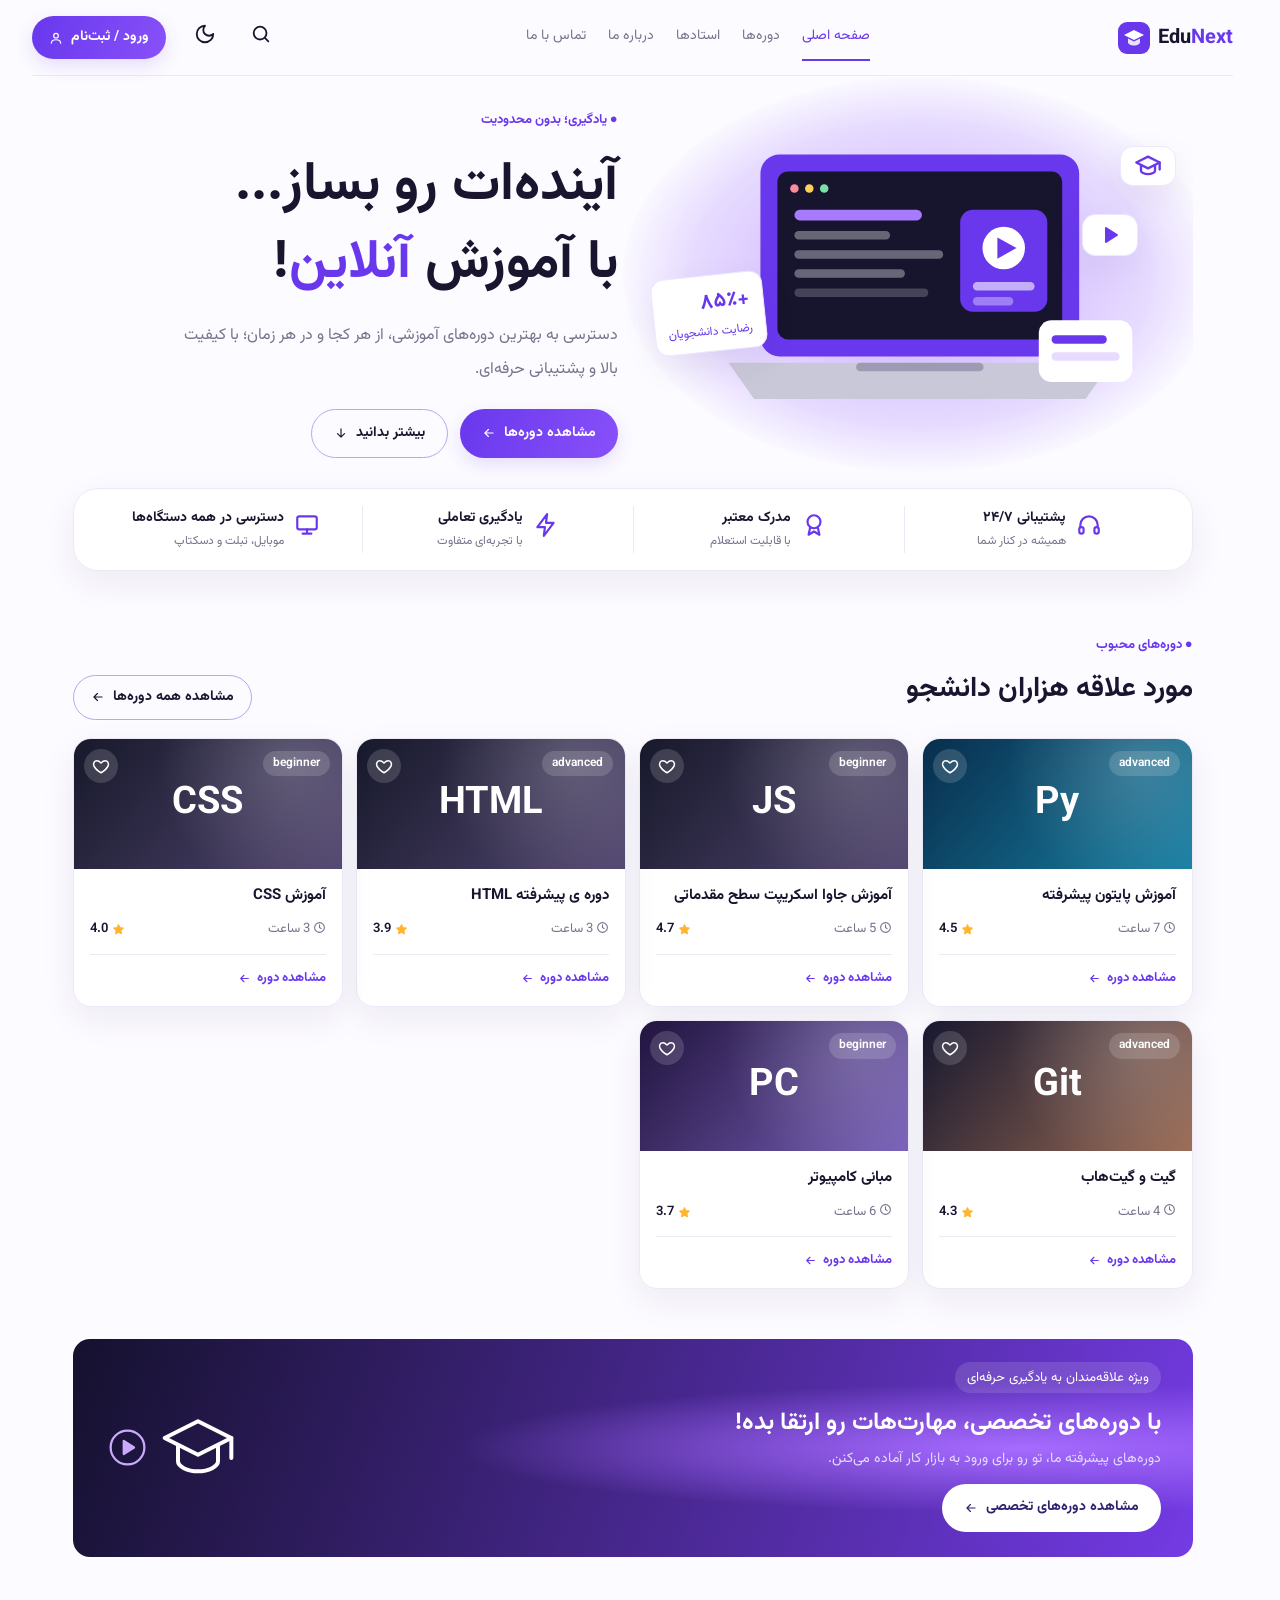
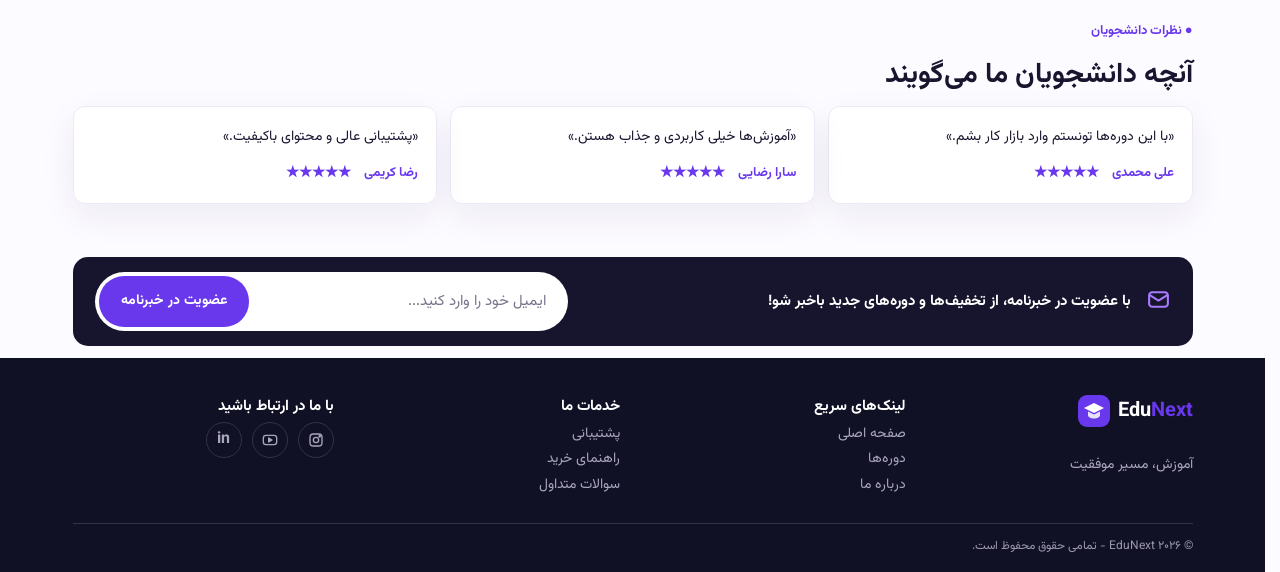
==== commit 44ba0dd5: "Change day and night icon and search" ====
--- a/index.html
+++ b/index.html
@@ -43,7 +43,7 @@
                     aria-hidden="true">
                     <circle cx="11" cy="11" r="7" />
                     <path d="m20 20-3.5-3.5" />
-                </svg></button><button class="icon" data-theme-toggle aria-label="تغییر حالت شب و روز">☾</button><a
+                </svg></button><button class="icon" data-theme-toggle aria-label="تغییر حالت شب و روز"><svg class="ico ico-moon" viewBox="0 0 24 24" aria-hidden="true"><path d="M12 3a6 6 0 0 0 9 9 9 9 0 1 1-9-9Z"/></svg><svg class="ico ico-sun" viewBox="0 0 24 24" aria-hidden="true"><circle cx="12" cy="12" r="4"/><path d="M12 2v2m0 16v2M4.9 4.9l1.4 1.4m11.4 11.4 1.4 1.4M2 12h2m16 0h2M4.9 19.1l1.4-1.4M17.7 6.3l1.4-1.4"/></svg></button><a
                 class="btn small" href="auth.html">ورود / ثبت‌نام <svg class="ico" viewBox="0 0 24 24"
                     aria-hidden="true">
                     <circle cx="12" cy="8" r="4" />
--- a/css/styles.css
+++ b/css/styles.css
@@ -1179,4 +1179,24 @@
         opacity: 0;
         transform: translateY(12px)
     }
-}+}
+/* آیکون شب و روز */
+.icon .ico-sun {
+    display: none
+}
+
+.dark .icon .ico-moon {
+    display: none
+}
+
+.dark .icon .ico-sun {
+    display: inline
+}
+
+[data-theme-toggle] .ico {
+    transition: transform .4s
+}
+
+[data-theme-toggle]:hover .ico {
+    transform: rotate(20deg)
+}
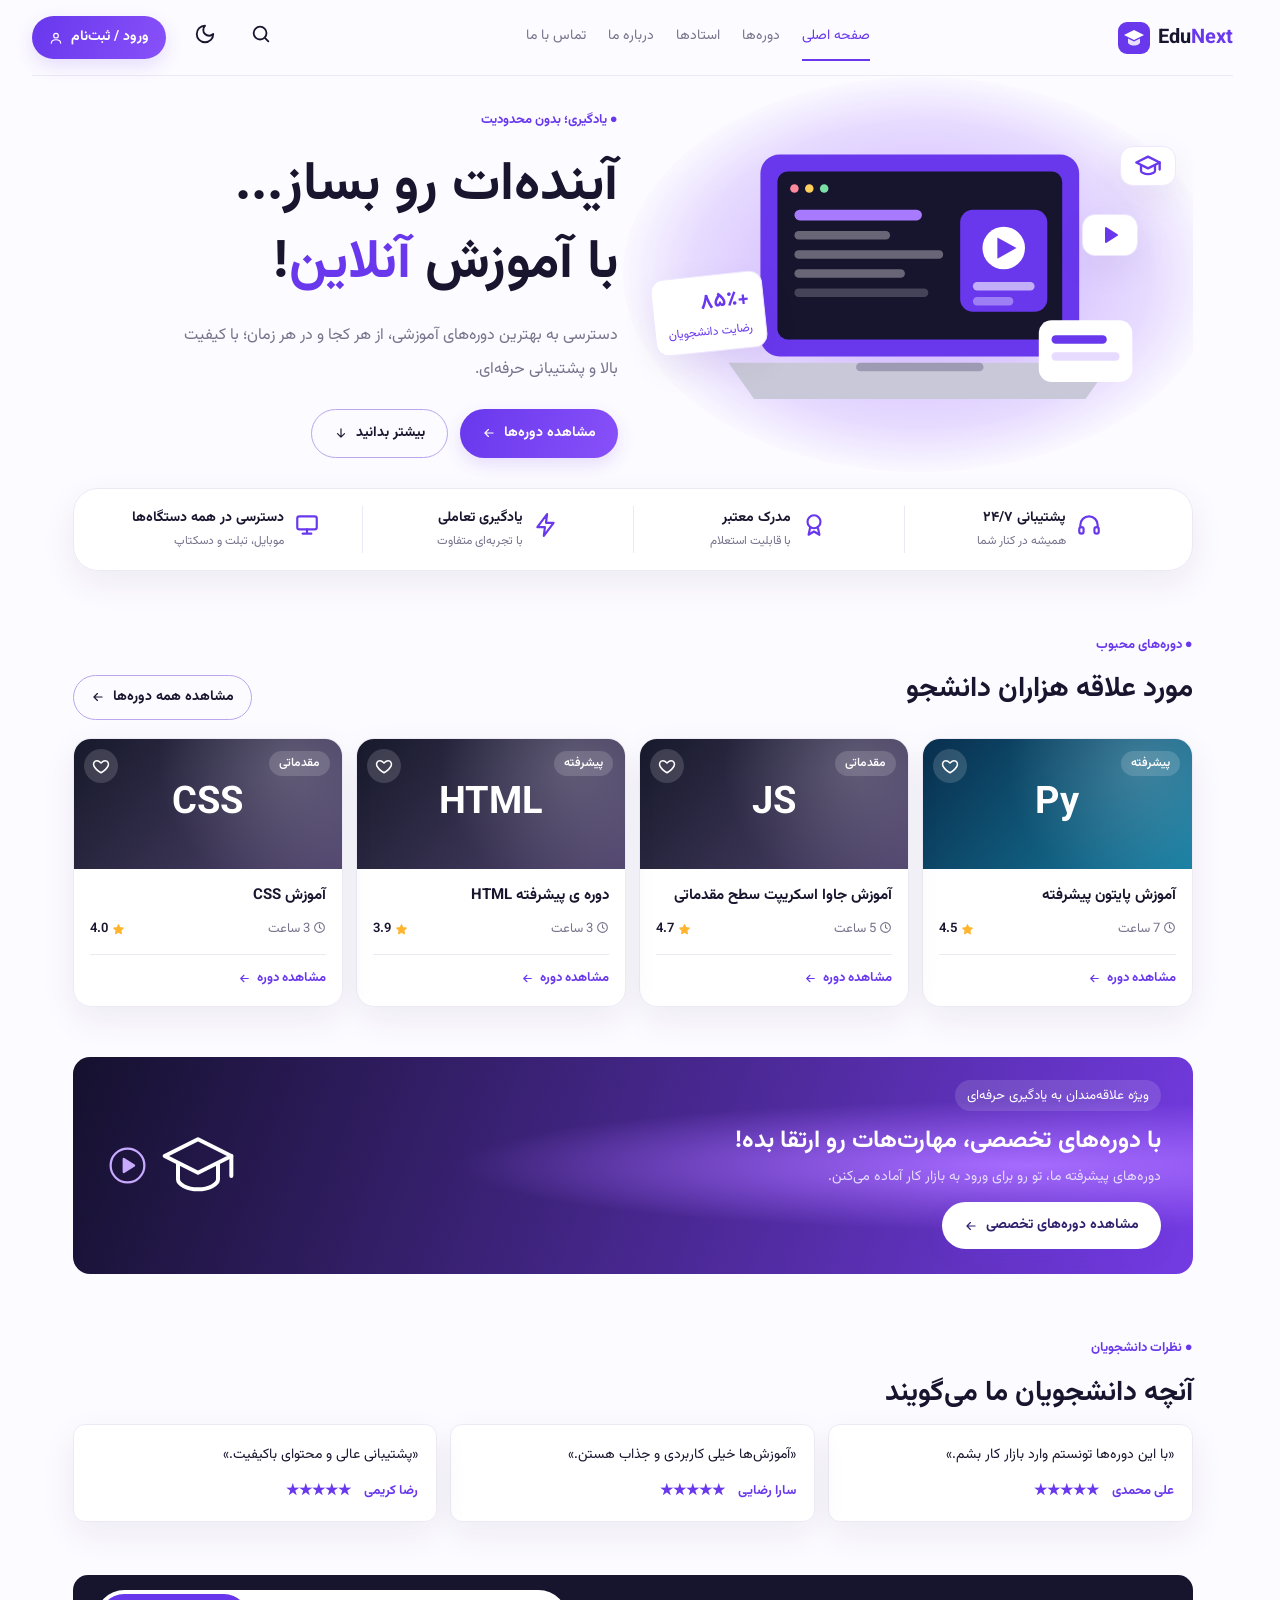
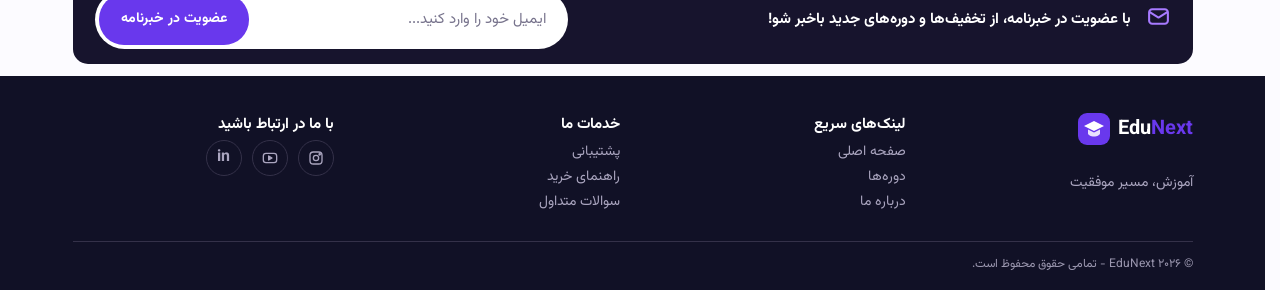
==== commit b3d1fba4: "Remove dark mode flash with head script" ====
--- a/index.html
+++ b/index.html
@@ -7,6 +7,11 @@
     <link rel="icon" type="image/svg+xml" href="favicon.svg">
     <title>EduNext | آینده‌ات رو بساز</title>
     <link rel="stylesheet" href="css/styles.css">
+    <script>
+        if(localStorage.getItem("theme") === "dark"){
+            document.documentElement.classList.add("dark");
+        }
+    </script>
     <script src="js/app.js" defer></script>
 </head>
 
